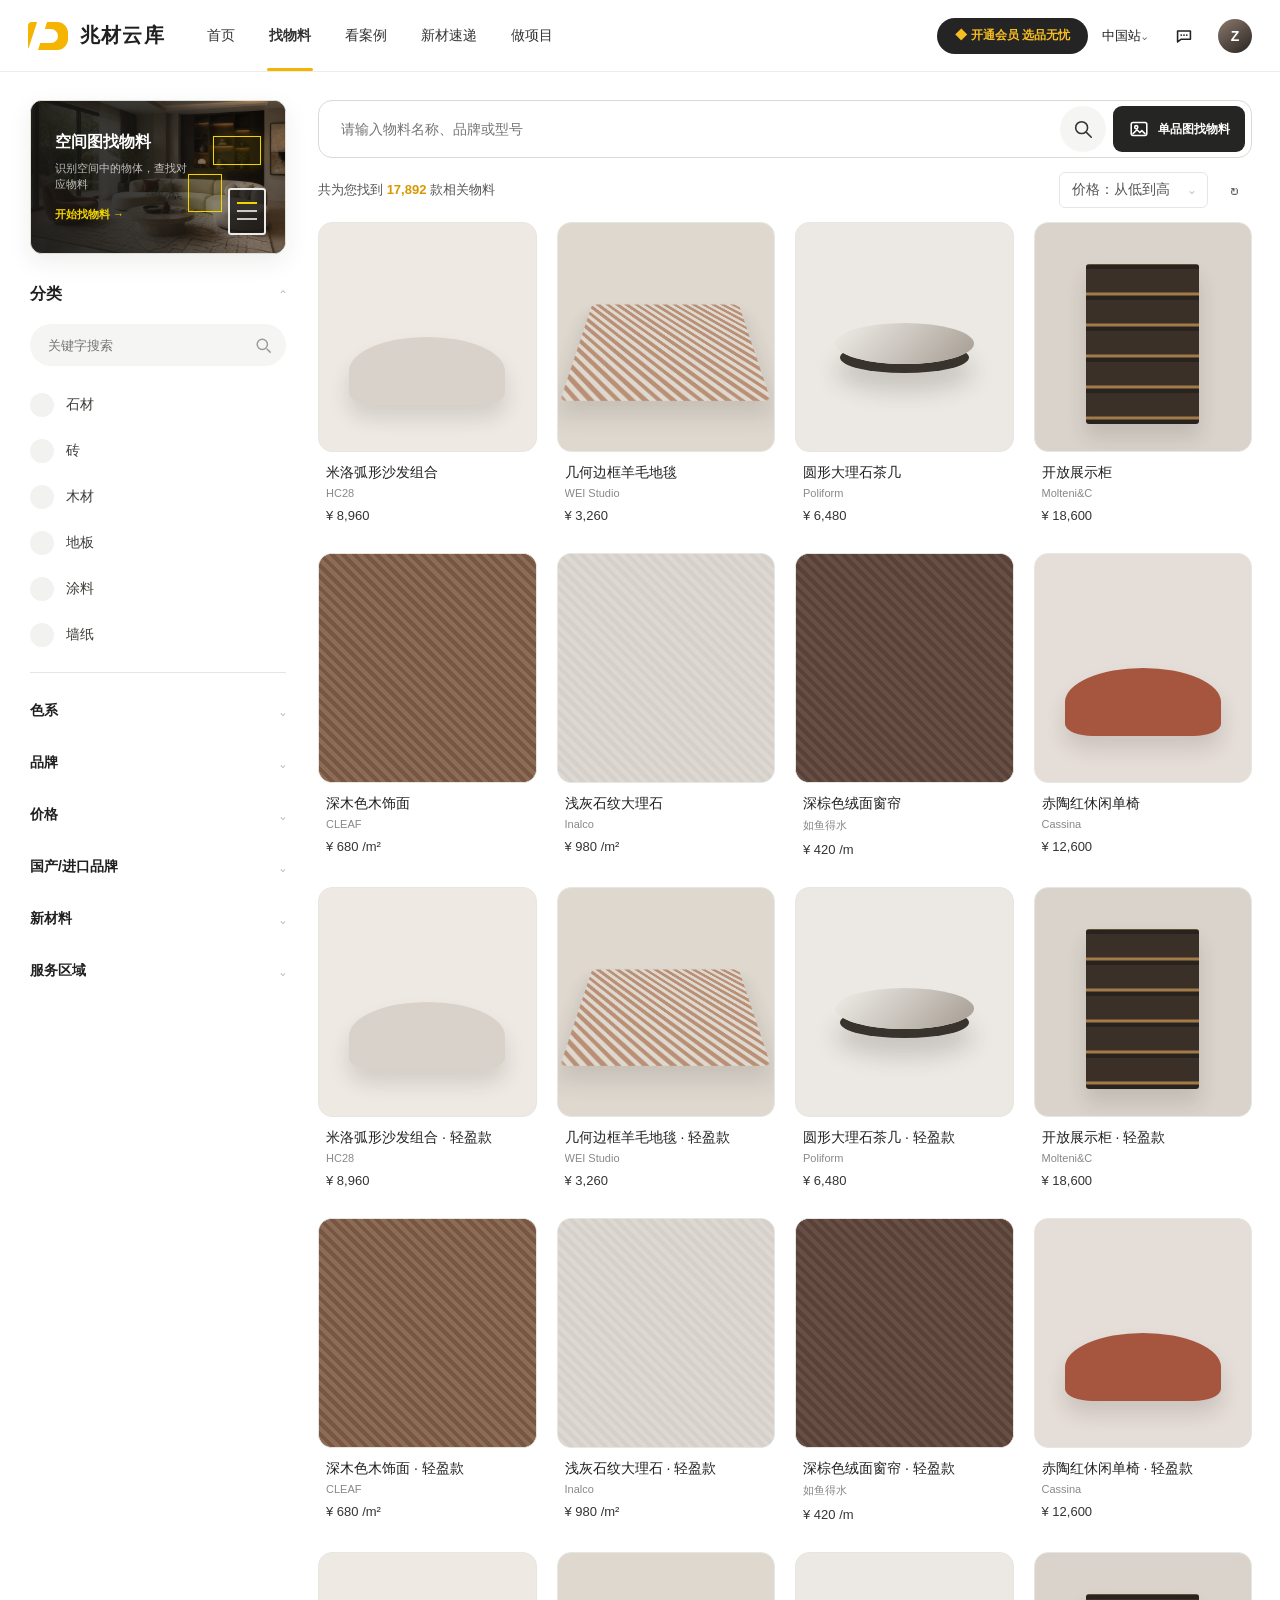
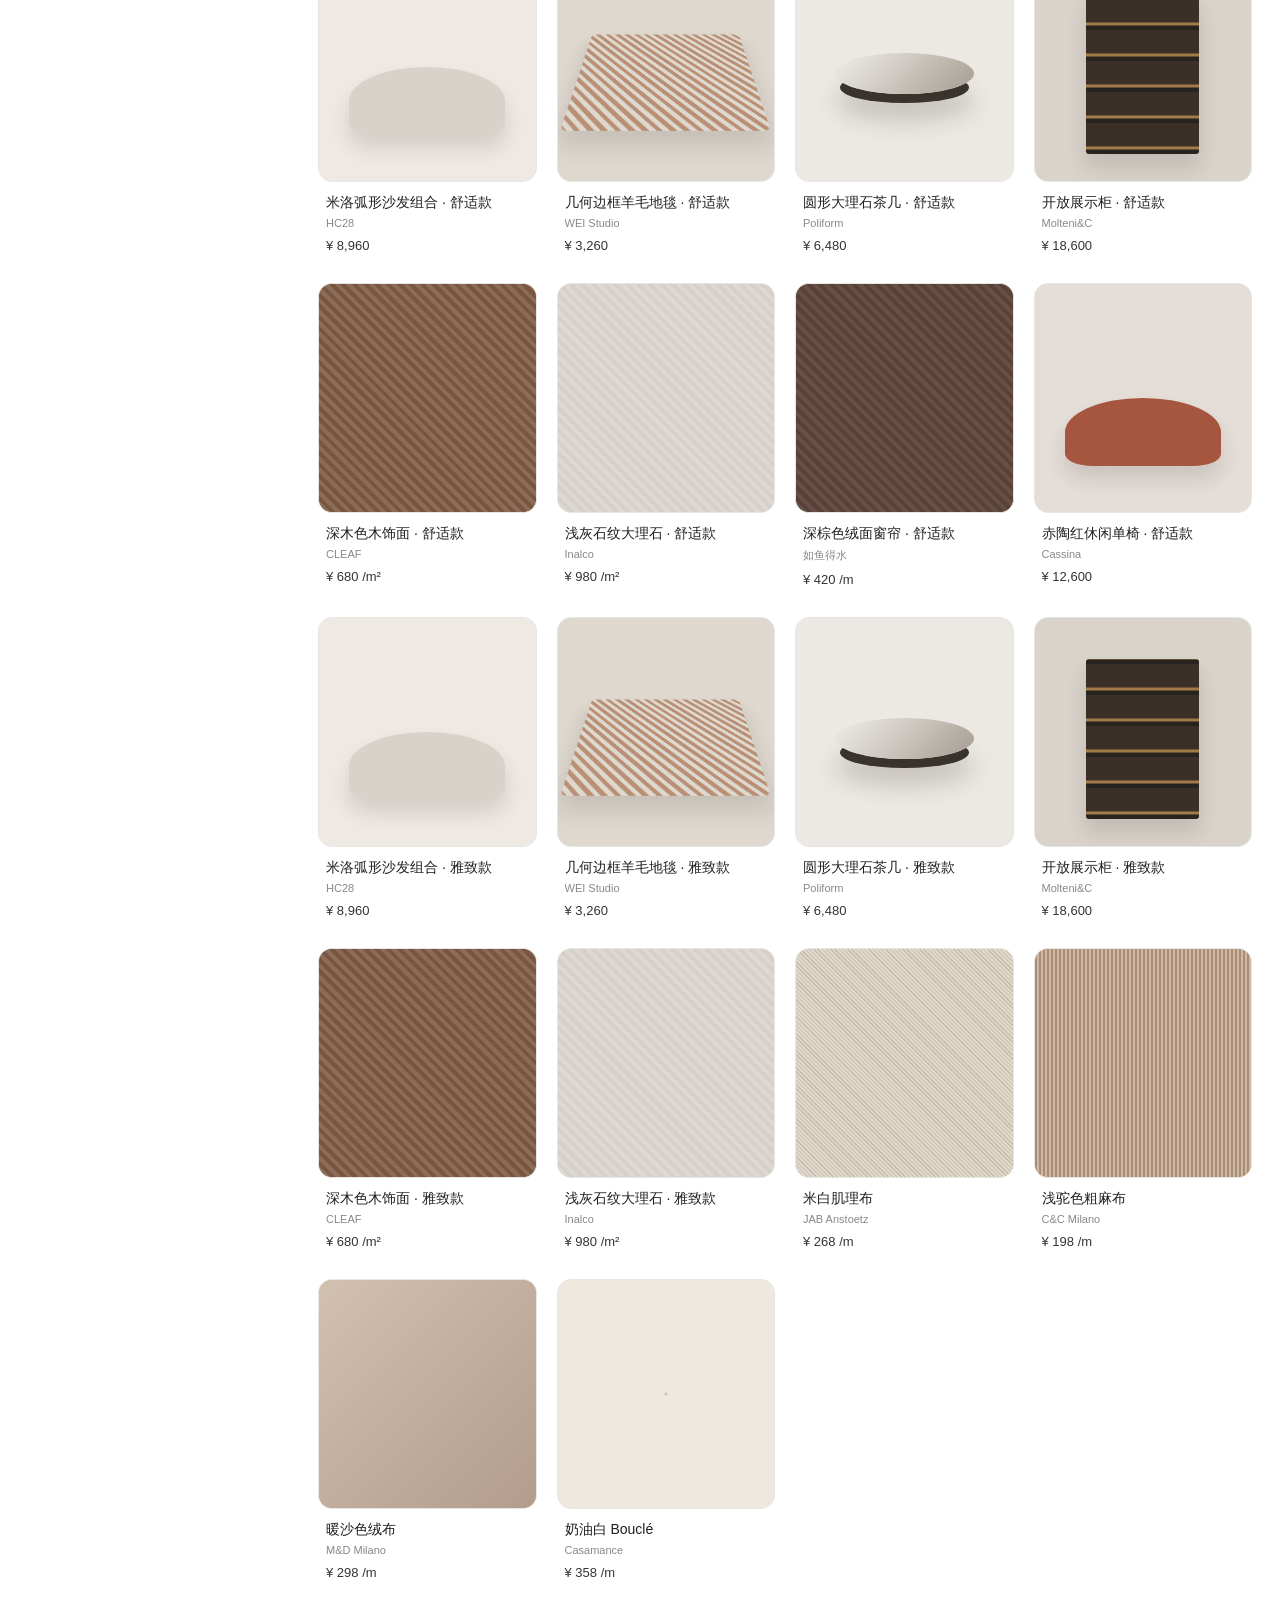
==== image-material-search-v2/index.html @ 2279aecf ""Show-AI-extraction-history-in-single-image-search"" ====
<!doctype html>
<html lang="zh-CN">
<head>
  <meta charset="UTF-8" />
  <meta name="viewport" content="width=device-width, initial-scale=1.0" />
  <meta name="description" content="兆材云库单品图找物料与空间图找物料交互 Demo" />
  <title>图片找物料 - 兆材云库 Demo</title>
  <link rel="stylesheet" href="styles.css?v=20260822-5" />
</head>
<body>
  <header class="site-header">
    <div class="header-inner">
      <button class="brand" id="brandHome" aria-label="返回找物料 Demo 首页">
        <span class="brand-mark" aria-hidden="true"><i></i></span>
        <strong>兆材云库</strong>
      </button>
      <nav class="main-nav" aria-label="主导航">
        <a href="#">首页</a>
        <a class="active" href="#" aria-current="page">找物料</a>
        <a href="#">看案例</a>
        <a href="#">新材速递</a>
        <a href="#">做项目</a>
      </nav>
      <div class="header-actions">
        <button class="member-button"><span aria-hidden="true">◆</span> 开通会员 选品无忧</button>
        <button class="text-action">中国站⌄</button>
        <button class="text-action">CNY⌄</button>
        <button class="icon-button" aria-label="消息">
          <svg viewBox="0 0 24 24" aria-hidden="true"><path d="M5 6.5h14v9H9l-4 3v-12Z"/><circle cx="9" cy="11" r="1"/><circle cx="12" cy="11" r="1"/><circle cx="15" cy="11" r="1"/></svg>
        </button>
        <span class="avatar" aria-label="个人中心">Z</span>
      </div>
    </div>
  </header>

  <main>
    <section class="landing-view" id="landingView" aria-labelledby="landingTitle">
      <div class="materials-shell">
        <aside class="material-sidebar" aria-label="物料分类筛选">
          <button class="materials-list-entry" id="materialsListEntry" type="button" aria-label="进入空间图找物料">
            <span class="materials-list-entry-image" aria-hidden="true">
              <i class="entry-detect-box entry-detect-box-a"></i>
              <i class="entry-detect-box entry-detect-box-b"></i>
              <i class="entry-list-sheet"></i>
            </span>
            <span class="materials-list-entry-copy">
              <strong>空间图找物料</strong>
              <small>识别空间中的物体，查找对应物料</small>
              <b>开始找物料 <span aria-hidden="true">→</span></b>
            </span>
          </button>
          <div class="sidebar-title"><h1 id="landingTitle">分类</h1><span aria-hidden="true">⌃</span></div>
          <label class="sidebar-search">
            <span class="sr-only">搜索分类</span>
            <input type="search" placeholder="关键字搜索" autocomplete="off" />
            <svg viewBox="0 0 24 24" aria-hidden="true"><circle cx="10.5" cy="10.5" r="6.5"/><path d="m16 16 5 5"/></svg>
          </label>
          <ul class="category-menu" aria-label="一级分类">
            <li><i></i><span>石材</span></li><li><i></i><span>砖</span></li><li><i></i><span>木材</span></li>
            <li><i></i><span>地板</span></li><li><i></i><span>涂料</span></li><li><i></i><span>墙纸</span></li>
          </ul>
          <div class="sidebar-groups" aria-label="更多筛选">
            <div><strong>色系</strong><span>⌄</span></div><div><strong>品牌</strong><span>⌄</span></div>
            <div><strong>价格</strong><span>⌄</span></div><div><strong>国产/进口品牌</strong><span>⌄</span></div>
            <div><strong>新材料</strong><span>⌄</span></div><div><strong>服务区域</strong><span>⌄</span></div>
          </div>
        </aside>

        <div class="material-catalog">
          <form class="keyword-search" id="keywordForm">
            <label class="sr-only" for="keywordInput">搜索物料</label>
            <input id="keywordInput" type="search" placeholder="请输入物料名称、品牌或型号" autocomplete="off" />
            <button class="keyword-submit" type="submit" aria-label="搜索">
              <svg viewBox="0 0 24 24" aria-hidden="true"><circle cx="10.5" cy="10.5" r="6.5"/><path d="m16 16 5 5"/></svg>
            </button>
            <button class="image-search-trigger" id="bannerUpload" type="button" aria-label="进入单品图找物料">
              <svg viewBox="0 0 24 24" aria-hidden="true"><rect x="3.5" y="5" width="17" height="14" rx="2"/><circle cx="9" cy="10" r="1.7"/><path d="m5.5 17 4.3-4.2 3.1 3 2.2-2 3.4 3.2"/></svg>
              <span>单品图找物料</span>
            </button>
          </form>

          <div class="catalog-toolbar">
            <p>共为您找到 <strong>17,892</strong> 款相关物料</p>
            <div aria-label="物料列表操作"><button type="button">价格：从低到高 <span>⌄</span></button><button type="button" class="refresh-button" aria-label="刷新物料">↻</button></div>
          </div>
          <div class="landing-grid" id="landingGrid" aria-label="物料列表"></div>
        </div>
      </div>
    </section>

    <section class="search-view" id="searchView" aria-label="图片找物料结果" hidden>
      <div class="search-shell">
        <div class="workspace">
          <section class="image-column" aria-label="上传图片工作区">
            <div class="upload-row">
              <button class="back-button" id="backButton" aria-label="返回找物料入口">
                <svg viewBox="0 0 24 24" aria-hidden="true"><path d="m15 5-7 7 7 7"/></svg>
              </button>
              <div class="file-chip" id="fileChip">
                <img id="fileThumb" src="assets/room-v2.png" alt="" width="42" height="34" />
                <label class="sr-only" for="imageSourceInput">图片或图片链接</label>
                <input id="imageSourceInput" type="text" placeholder="请粘贴图片或者图片的链接" autocomplete="off" spellcheck="false" />
                <button class="clear-file" id="clearFile" type="button" aria-label="清除当前图片">×</button>
              </div>
              <button class="search-button" id="searchButton" type="button">搜索</button>
            </div>
            <div class="image-source-strip" id="imageSourceStrip" aria-label="物料清单图片集" hidden></div>
            <div class="image-stage" id="imageStage" tabindex="0" aria-label="已上传图片，可拖拽框选局部重新搜索">
              <div class="image-canvas" id="imageCanvas">
                <img id="sourceImage" src="assets/room-v2.png" alt="已上传的客厅室内效果图" draggable="false" />
                <div class="recognition-highlight" id="recognitionHighlight" aria-hidden="true"></div>
                <div class="manual-selection" id="manualSelection" aria-hidden="true"></div>
                <div class="ai-extraction-highlight" id="aiExtractionHighlight" aria-hidden="true"><i></i></div>
              </div>
              <div class="canvas-ai-menu" id="canvasAiMenu" hidden>
                <button class="canvas-ai-trigger" type="button" aria-label="AI提取选项">AI</button>
                <div class="canvas-ai-actions">
                  <button type="button" data-ai-type="furniture">AI家具提取</button>
                  <button type="button" data-ai-type="material">AI材质提取</button>
                </div>
              </div>
              <div class="zoom-controls" id="zoomControls" aria-label="图片缩放" hidden>
                <button type="button" id="zoomOut" aria-label="缩小图片">−</button>
                <button type="button" id="zoomReset" aria-label="恢复默认缩放">100%</button>
                <button type="button" id="zoomIn" aria-label="放大图片">＋</button>
              </div>
              <button class="empty-upload" id="emptyUpload" type="button" hidden>
                <svg viewBox="0 0 24 24" aria-hidden="true"><path d="M12 16V5M8 9l4-4 4 4"/><path d="M5 13v6h14v-6"/></svg>
                <strong id="emptyUploadTitle">上传单品图片</strong>
                <span id="emptyUploadHint">点击选择，或将单品图片拖拽到这里</span>
              </button>
            </div>
            <form class="empty-link-entry" id="uploadLinkForm" hidden>
              <label class="sr-only" id="uploadLinkLabel" for="uploadLinkInput">单品图片链接</label>
              <input id="uploadLinkInput" type="text" inputmode="url" placeholder="粘贴单品图片链接" autocomplete="off" spellcheck="false" />
              <button id="uploadLinkSubmit" type="submit">查找相似物料</button>
            </form>
            <section class="ai-results-panel" id="aiResultsPanel" aria-labelledby="aiResultsTitle" hidden>
              <header><strong id="aiResultsTitle">AI提取结果</strong><span id="aiResultsCount">0</span></header>
              <div class="ai-results-list" id="aiResultsList"></div>
            </section>
          </section>

          <section class="results-column" aria-label="搜索结果">
            <section class="upload-guide" id="uploadGuide" aria-labelledby="uploadGuideTitle" hidden>
              <span class="guide-kicker" id="uploadGuideKicker">单品图找物料</span>
              <h2 id="uploadGuideTitle">用一张单品图，查找同款与相似物料</h2>
              <p id="uploadGuideDescription">适合家具、灯具、饰品等主体清晰的产品图片。</p>
              <ol class="guide-steps" id="uploadGuideSteps"></ol>
              <p class="guide-result-note">上传后，搜索结果将在这里展示</p>
            </section>
            <div class="result-purpose-switch" id="resultPurposeSwitch" role="group" aria-label="图片搜索用途">
              <span>当前用途</span>
              <div>
                <button id="purposeMaterials" type="button">空间图找物料</button>
                <button id="purposeSimilar" type="button">单品图找物料</button>
              </div>
            </div>
            <div class="object-meta-row">
              <div class="recognition-summary" aria-live="polite">
                <strong id="recognitionCount">已识别 0 个物体</strong>
                <span id="recognitionMessage">可选择物体查看相似物料</span>
              </div>
              <label class="demo-state-switcher" for="demoStateSelect">
                <span>演示状态</span>
                <select id="demoStateSelect">
                  <option value="recognized">正常展示</option>
                  <option value="empty">未识别到物体</option>
                  <option value="overflow">识别内容较多</option>
                </select>
              </label>
            </div>
            <div class="object-header">
              <div class="object-rail">
                <div class="object-scroller" id="objectScroller" role="tablist" aria-label="识别对象"></div>
                <div class="object-guide" id="objectGuide" role="status" hidden>
                  <span>选择识别物体，快速查找对应物料</span>
                  <button id="objectGuideClose" type="button" aria-label="关闭识别物体指引">×</button>
                </div>
              </div>
              <div class="object-actions">
                <button class="batch-favorite" id="batchFavorite" type="button" disabled>
                  批量收藏 <strong id="batchFavoriteCount" aria-label="已选择 0 项">0</strong>
                </button>
                <button class="selected-entry" id="selectedEntry" type="button" aria-haspopup="dialog" aria-controls="selectedDrawer">
                  <svg viewBox="0 0 24 24" aria-hidden="true"><path d="M5 5h14v15H5z"/><path d="M8 3h8v4H8zM8 11h8M8 15h5"/></svg>
            物料清单 <strong id="selectedTotal">0</strong>
                </button>
              </div>
            </div>

            <div class="mode-row" id="modeRow" hidden>
              <div class="mode-tabs" role="tablist" aria-label="搜索模式">
                <button class="active" id="similarMode" type="button" role="tab" aria-selected="true">相似物料</button>
                <button id="materialMode" type="button" role="tab" aria-selected="false">找面料/材质</button>
              </div>
            </div>

            <div class="filter-row" id="filterRow">
              <button class="filter-button" id="categoryFilter" type="button" aria-expanded="false"><span>分类</span><strong id="categoryValue">全部分类</strong><i></i></button>
              <button class="filter-button" id="brandFilter" type="button" aria-expanded="false"><span>品牌</span><strong id="brandValue">全部品牌</strong><i></i></button>
              <button class="filter-button" id="colorFilter" type="button" aria-expanded="false"><span>色系</span><strong id="colorValue">全部色系</strong><i></i></button>
              <button class="filter-button" id="priceFilter" type="button" aria-expanded="false"><span>价格</span><strong id="priceValue">不限价格</strong><i></i></button>
            </div>

            <div class="active-filters" id="activeFilters" aria-live="polite"></div>
            <div class="filter-popover" id="filterPopover" hidden></div>

            <div class="results-status" id="resultsStatus" role="status" aria-live="polite"></div>
            <div class="product-grid" id="productGrid"></div>
          </section>
        </div>
      </div>
    </section>
  </main>

  <input id="imageFile" type="file" accept="image/*" hidden />

  <div class="drawer-backdrop" id="drawerBackdrop" hidden></div>
  <aside class="selected-drawer" id="selectedDrawer" role="dialog" aria-modal="true" aria-labelledby="drawerTitle" aria-hidden="true" inert hidden>
    <header class="drawer-header">
      <div><h2 id="drawerTitle">物料清单（<span id="drawerTotal">0</span>）</h2></div>
      <button class="drawer-close" id="drawerClose" type="button" aria-label="关闭物料清单">×</button>
    </header>
    <div class="drawer-content" id="drawerContent"></div>
    <footer class="drawer-footer">
      <span class="export-button-wrap is-empty" id="exportButtonWrap" title="请先选择至少一项物料">
        <button class="export-button" id="exportButton" type="button" aria-describedby="exportHint" disabled>
          <svg viewBox="0 0 24 24" aria-hidden="true"><path d="M12 3v12M7 10l5 5 5-5"/><path d="M5 19h14"/></svg>
          <span>导出物料清单</span>
        </button>
      </span>
      <p id="exportHint">请先选择至少一项物料</p>
    </footer>
  </aside>

  <div class="library-modal-backdrop" id="libraryModalBackdrop" hidden></div>
  <section class="library-modal" id="libraryModal" role="dialog" aria-modal="true" aria-labelledby="libraryModalTitle" aria-describedby="libraryModalDescription" aria-hidden="true" inert hidden>
    <header>
      <div><h2 id="libraryModalTitle">加入物料库</h2><p id="libraryModalDescription">为当前物料选择保存分组</p></div>
      <button id="libraryModalClose" type="button" aria-label="关闭加入物料库弹窗">×</button>
    </header>
    <p class="library-product" id="libraryProductName"></p>
    <label class="library-group-field" for="libraryGroup">
      <span><i aria-hidden="true">*</i> 选择分组</span>
      <select id="libraryGroup">
        <option value="">请选择分组</option>
        <option value="project-lighting">工程灯具测试分组</option>
        <option value="default">默认分组</option>
        <option value="soft-decoration">项目软装物料</option>
        <option value="temporary">临时选材</option>
      </select>
    </label>
  </section>

  <div class="exit-modal-backdrop" id="exitModalBackdrop" hidden></div>
  <section class="exit-modal" id="exitModal" role="dialog" aria-modal="true" aria-labelledby="exitModalTitle" aria-describedby="exitModalDescription" aria-hidden="true" inert hidden>
    <h2 id="exitModalTitle">确认退出？</h2>
    <p id="exitModalDescription">退出后，本次已添加的物料和 AI 提取结果将不会保存。</p>
    <div>
      <button class="exit-cancel" id="exitCancel" type="button">取消</button>
      <button class="exit-confirm" id="exitConfirm" type="button">确认退出</button>
    </div>
  </section>

  <div class="toast" id="toast" role="status" aria-live="polite"></div>
  <script src="exceljs.min.js?v=4.4.0"></script>
  <script src="app.js?v=20260822-7"></script>
  <script src="export-materials.js?v=20260821-1"></script>
  <script src="./result-pipeline.js?v=20260821-1"></script>
</body>
</html>
---- image-material-search-v2/styles.css ----
:root{
  --yellow:#f5b400;--yellow-hover:#e5a800;--ink:#202020;--muted:#6f6f6b;
  --line:#e6e6e3;--soft:#f7f7f6;--danger:#d92d20;--focus:#1f6feb;
  --shadow:0 16px 40px rgba(24,24,20,.12);--header-h:72px;
}
*{box-sizing:border-box}
html{scroll-behavior:smooth}
body{margin:0;color:var(--ink);background:#fff;font-family:"PingFang SC","Microsoft YaHei",sans-serif;font-size:14px}
button,input,select{font:inherit}
button{color:inherit}
button,a,select{touch-action:manipulation}
button:focus-visible,a:focus-visible,input:focus-visible,select:focus-visible,[tabindex]:focus-visible{outline:3px solid rgba(31,111,235,.42);outline-offset:2px}
button{border:0;background:none;cursor:pointer}
img{display:block;max-width:100%}
[hidden]{display:none!important}
.sr-only{position:absolute!important;width:1px!important;height:1px!important;padding:0!important;margin:-1px!important;overflow:hidden!important;clip:rect(0,0,0,0)!important;white-space:nowrap!important;border:0!important}

.site-header{height:var(--header-h);border-bottom:1px solid #ececea;background:#fff;position:relative;z-index:30}
.header-inner{height:100%;max-width:1840px;margin:0 auto;padding:0 42px;display:flex;align-items:center;gap:58px}
.brand{display:flex;align-items:center;gap:12px;min-height:44px;padding:0}
.brand strong{font-size:20px;letter-spacing:.06em;white-space:nowrap}
.brand-mark{width:40px;height:28px;border-radius:4px 11px 11px 4px;background:var(--yellow);position:relative;display:inline-block}
.brand-mark:before{content:"";position:absolute;left:8px;top:7px;width:22px;height:14px;border-radius:2px 8px 8px 2px;background:#fff}
.brand-mark i{position:absolute;left:0;top:0;width:10px;height:28px;background:#fff;transform:skewX(-18deg);transform-origin:bottom}
.main-nav{display:flex;align-self:stretch;align-items:center;gap:42px}
.main-nav a{align-self:stretch;display:flex;align-items:center;padding:0 2px;color:#333;text-decoration:none;position:relative;white-space:nowrap}
.main-nav a.active{font-weight:600}
.main-nav a.active:after{content:"";position:absolute;left:0;right:0;bottom:0;height:3px;border-radius:3px;background:var(--yellow)}
.header-actions{margin-left:auto;display:flex;align-items:center;gap:18px}
.member-button{height:36px;padding:0 18px;border-radius:20px;background:#242424;color:#f6bd21;font-weight:600;font-size:12px}
.text-action{min-height:44px;padding:0 2px;font-size:13px;white-space:nowrap}
.icon-button{width:44px;height:44px;display:grid;place-items:center}
.icon-button svg{width:22px;height:22px;fill:none;stroke:#222;stroke-width:1.7;stroke-linecap:round;stroke-linejoin:round}
.icon-button circle{fill:#222;stroke:none}
.avatar{width:34px;height:34px;border-radius:50%;display:grid;place-items:center;color:#fff;background:linear-gradient(145deg,#8c7a6f,#27231f);font-weight:600}

.materials-shell{max-width:1740px;margin:0 auto;padding:28px 38px 76px;display:grid;grid-template-columns:300px minmax(0,1fr);gap:42px;align-items:start}
.material-sidebar{position:sticky;top:98px;min-width:0;padding:0 2px}
.materials-list-entry{width:100%;height:154px;margin-bottom:18px;border:1px solid #dfddd7;border-radius:12px;background:#24231f;overflow:hidden;position:relative;display:block;text-align:left;color:#fff;box-shadow:0 8px 24px rgba(37,32,24,.08);transition:border-color .2s ease,box-shadow .2s ease,transform .2s ease}.materials-list-entry:hover{border-color:#d3a400;box-shadow:0 12px 28px rgba(64,48,10,.14);transform:translateY(-2px)}.materials-list-entry:focus-visible{outline:3px solid var(--focus);outline-offset:3px}.materials-list-entry-image{position:absolute;inset:0;background:linear-gradient(90deg,rgba(22,21,18,.94) 0%,rgba(22,21,18,.76) 52%,rgba(22,21,18,.12) 100%),url("assets/room-v2.png") center/cover no-repeat}.entry-detect-box{position:absolute;border:1.5px solid #f4d300;background:rgba(244,211,0,.08);box-shadow:0 0 12px rgba(244,211,0,.2)}.entry-detect-box-a{width:48px;height:29px;right:24px;top:35px}.entry-detect-box-b{width:34px;height:38px;right:63px;top:73px}.entry-list-sheet{position:absolute;right:19px;bottom:18px;width:38px;height:47px;border:2px solid rgba(255,255,255,.9);border-radius:3px;background:rgba(31,30,27,.78)}.entry-list-sheet:before{content:"";position:absolute;left:7px;right:7px;top:12px;height:2px;background:#f4d300;box-shadow:0 8px 0 rgba(255,255,255,.75),0 16px 0 rgba(255,255,255,.75)}.materials-list-entry-copy{position:relative;z-index:1;width:72%;height:100%;display:flex;flex-direction:column;justify-content:center;padding:18px}.materials-list-entry-copy strong{font-size:16px;line-height:1.3}.materials-list-entry-copy small{margin-top:7px;color:rgba(255,255,255,.72);font-size:11px;line-height:1.5}.materials-list-entry-copy b{margin-top:14px;color:#f4d300;font-size:11px;font-weight:600}
.sidebar-title{height:44px;display:flex;align-items:center;justify-content:space-between}.sidebar-title h1{margin:0;font-size:16px}.sidebar-title span{color:#999;font-size:14px}
.sidebar-search{height:42px;margin:8px 0 14px;border-radius:22px;background:#f5f5f3;display:flex;align-items:center;padding:0 13px 0 16px}.sidebar-search input{min-width:0;flex:1;border:0;outline:0;background:transparent;font-size:13px}.sidebar-search svg{width:19px;height:19px;fill:none;stroke:#999;stroke-width:1.8}
.category-menu{list-style:none;margin:0;padding:2px 0 14px;border-bottom:1px solid var(--line)}.category-menu li{height:46px;display:flex;align-items:center;gap:12px;color:#3e3e3a}.category-menu i{width:24px;height:24px;border-radius:50%;background:#f2f2f0}.category-menu span{font-size:14px}
.sidebar-groups{padding-top:12px}.sidebar-groups>div{height:52px;display:flex;align-items:center;justify-content:space-between}.sidebar-groups strong{font-size:14px}.sidebar-groups span{color:#999}
.material-catalog{min-width:0}
.keyword-search{height:58px;border:1px solid #d9d9d5;border-radius:14px;display:flex;align-items:center;padding:5px 6px 5px 18px;background:#fff}
.keyword-search input{min-width:0;flex:1;height:100%;border:0;outline:0;padding:0 4px;font-size:14px;background:transparent}
.keyword-search button svg{width:22px;height:22px;fill:none;stroke:#333;stroke-width:1.7;stroke-linecap:round;stroke-linejoin:round}
.keyword-submit{width:46px;height:46px;border-radius:50%;display:grid;place-items:center;background:#f5f5f3}.keyword-submit:hover{background:#ecece9}
.image-search-trigger{height:46px;margin-left:7px;padding:0 15px;border-radius:9px;background:#252523;color:#fff;display:flex;align-items:center;gap:8px;font-size:12px;font-weight:600}.image-search-trigger svg{stroke:#fff!important}.image-search-trigger:hover{background:#3a3a36}
.image-search-banner{width:100%;min-height:132px;border:1px solid #ead9a5;border-radius:14px;background:linear-gradient(96deg,#fffaf0,#fff 58%);padding:22px 28px;display:flex;align-items:center;text-align:left;position:relative;overflow:hidden}
.image-search-banner:after{content:"";position:absolute;width:280px;height:280px;border:42px solid rgba(245,180,0,.08);border-radius:50%;right:-100px;top:-112px}
.image-search-banner:hover{border-color:#e5b62f;box-shadow:0 12px 30px rgba(110,81,0,.08)}
.banner-visual{width:118px;height:82px;position:relative;flex:none}
.frame-icon{position:absolute;left:0;top:9px;width:76px;height:62px;border:2px solid #d59c00;border-radius:8px;background:#fff;box-shadow:0 8px 20px rgba(79,58,0,.1)}
.frame-icon:before,.frame-icon:after{content:"";position:absolute;border-radius:50%}
.frame-icon:before{width:14px;height:14px;background:#ffd76b;right:10px;top:10px}
.frame-icon:after{left:10px;right:10px;bottom:9px;height:28px;border-radius:4px;background:linear-gradient(145deg,transparent 44%,#d7ad3f 45% 62%,transparent 63%),linear-gradient(35deg,transparent 42%,#f0c95f 43% 70%,transparent 71%)}
.banner-swatch{position:absolute;width:48px;height:48px;border-radius:8px;border:3px solid #fff;box-shadow:0 6px 18px rgba(50,40,20,.16)}
.swatch-one{right:10px;top:0;background:repeating-linear-gradient(90deg,#a0785c 0 3px,#dfc3a6 4px 8px)}
.swatch-two{right:0;bottom:0;background:linear-gradient(145deg,#dedad3,#9d9388)}
.banner-copy{display:flex;flex-direction:column;gap:7px;min-width:0;padding-left:8px}
.banner-eyebrow{width:max-content;padding:3px 8px;border-radius:4px;background:#fff1bc;color:#8a6200;font-size:11px;font-weight:600}
.banner-copy strong{font-size:20px;font-weight:600}
.banner-copy small{color:var(--muted);font-size:13px}
.banner-cta{margin-left:auto;margin-right:20px;min-width:126px;height:44px;border-radius:7px;background:var(--yellow);display:flex;align-items:center;justify-content:center;gap:12px;font-weight:600;position:relative;z-index:1}
.catalog-toolbar{height:64px;display:flex;align-items:center;justify-content:space-between;gap:20px}.catalog-toolbar p{margin:0;color:#555;font-size:13px}.catalog-toolbar p strong{color:#d99800}.catalog-toolbar>div{display:flex;align-items:center;gap:8px}.catalog-toolbar button{height:36px;padding:0 12px;border:1px solid var(--line);border-radius:6px;background:#fff;color:#555}.catalog-toolbar button span{margin-left:14px;color:#999}.catalog-toolbar .refresh-button{width:36px;padding:0;font-size:18px;border-color:transparent}
.landing-grid{display:grid;grid-template-columns:repeat(5,minmax(0,1fr));gap:30px 20px}

.search-shell{max-width:1840px;margin:0 auto;padding:28px 42px 56px}
.upload-row{display:grid;grid-template-columns:44px minmax(0,1fr) 96px;gap:14px;align-items:center;margin-bottom:28px}
.back-button{width:44px;height:52px;display:grid;place-items:center;margin-left:-8px}
.back-button svg{width:27px;height:27px;fill:none;stroke:#202020;stroke-width:1.8;stroke-linecap:round;stroke-linejoin:round}
.file-chip{height:54px;border:1px solid #dcdeda;border-radius:7px;background:#fff;display:flex;align-items:center;gap:8px;padding:8px}
.file-chip:hover{border-color:#b8b9b5}
.file-chip>img{width:42px;height:34px;border-radius:4px;object-fit:cover;flex:none}
.file-chip>input{min-width:0;flex:1;height:36px;border:0;outline:0;background:transparent;color:var(--ink);padding:0 4px}
.file-chip>input::placeholder{color:#777}
.file-chip.empty{padding-left:14px}
.file-select{min-width:0;flex:1;display:grid;grid-template-columns:42px minmax(0,1fr);align-items:center;gap:11px;text-align:left}
.file-select img{width:42px;height:34px;border-radius:4px;object-fit:cover}
.file-select span{overflow:hidden;text-overflow:ellipsis;white-space:nowrap}
.file-chip.empty .file-select{grid-template-columns:1fr}
.clear-file{width:30px;height:30px;border-radius:50%;display:grid;place-items:center;color:#575754;background:#f2f2f1;font-size:19px;flex:none}
.search-button{height:52px;border-radius:7px;background:var(--yellow);font-weight:600;font-size:15px}
.search-button:hover,.export-button:hover{background:var(--yellow-hover)}
.search-button:disabled{background:#e6e6e3;color:#999;cursor:not-allowed}
.workspace{display:grid;grid-template-columns:minmax(420px,35fr) minmax(0,65fr);gap:34px;align-items:start}
.image-column{min-width:0}.results-column{min-width:0;position:relative}
.image-column.empty-image .upload-row{grid-template-columns:44px minmax(0,1fr) 96px}.image-column.empty-image .file-chip,.image-column.empty-image .search-button{visibility:hidden;pointer-events:none}
.image-source-strip{height:64px;display:flex;align-items:center;gap:8px;margin-bottom:12px;overflow-x:auto;scrollbar-width:thin}
.image-source-tab,.image-source-add{height:56px;flex:none;border:1px solid var(--line);border-radius:8px;background:#fff}
.image-source-tab{width:104px;padding:4px 42px 4px 4px;position:relative;text-align:left}.image-source-tab img{width:36px;height:46px;border-radius:5px;object-fit:cover}.image-source-tab.active{border-color:var(--yellow);box-shadow:0 0 0 1px var(--yellow)}
.image-source-tab span{position:absolute;left:46px;right:4px;top:11px;color:#222;font-size:10px;overflow:hidden;text-overflow:ellipsis;white-space:nowrap}.image-source-tab b{position:absolute;left:46px;right:4px;bottom:10px;color:#888;font-size:9px;font-weight:400;white-space:nowrap}
.image-source-add{width:104px;padding:0 9px;display:flex;align-items:center;justify-content:center;gap:5px;color:#666;border-style:dashed}.image-source-add span{font-size:20px}.image-source-add b{font-size:10px;font-weight:500;white-space:nowrap}.image-source-add:hover{border-color:var(--yellow);background:#fffaf0}
.image-stage{position:relative;width:100%;height:clamp(360px,52vh,520px);border-radius:11px;overflow:hidden;background:transparent;cursor:crosshair;user-select:none;touch-action:none;isolation:isolate}
.image-canvas{position:absolute;left:0;top:0;width:100%;height:100%;transform-origin:50% 50%;will-change:transform}
.image-canvas>img{width:100%;height:100%;object-fit:contain;display:block;pointer-events:none;background:transparent}
.image-stage.empty{border:1px dashed #c9c9c4;background:#fafaf8;cursor:pointer;touch-action:auto}
.image-stage.dragging{border-color:var(--yellow);background:#fff9e5;box-shadow:inset 0 0 0 1px var(--yellow)}
.empty-upload{position:absolute;inset:0;width:100%;height:100%;display:flex;flex-direction:column;align-items:center;justify-content:center;padding:28px;color:#555;text-align:center;background:transparent}
.empty-upload[hidden]{display:none}
.empty-upload>svg{width:38px;height:38px;margin-bottom:16px;fill:none;stroke:#777;stroke-width:1.5;stroke-linecap:round;stroke-linejoin:round}.empty-upload>strong{font-size:17px;color:#292927}.empty-upload>span{margin-top:7px;color:#777;font-size:12px}.empty-upload:hover{background:#fffaf0}.empty-upload:focus-visible{outline:3px solid var(--focus);outline-offset:-4px}
.empty-link-entry{height:44px;margin-top:10px;display:grid;grid-template-columns:minmax(0,1fr) auto;gap:8px}.empty-link-entry[hidden]{display:none}.empty-link-entry input{min-width:0;border:1px solid #d9d9d5;border-radius:6px;padding:0 12px;background:#fff}.empty-link-entry input:focus{border-color:var(--yellow);outline:3px solid rgba(31,111,235,.2)}.empty-link-entry button{padding:0 16px;border-radius:6px;background:#f1f1ee;color:#333;font-weight:500}.empty-link-entry button:hover{background:#e9e9e5}.empty-link-entry button:disabled{color:#999;cursor:not-allowed}
.results-column.empty-state{min-height:397px}.results-column.empty-state>:not(.upload-guide){display:none}.upload-guide[hidden]{display:none}.upload-guide{height:clamp(360px,52vh,520px);margin-top:82px;padding:38px clamp(24px,4vw,64px);display:flex;flex-direction:column;justify-content:center;border-top:1px solid oklch(.92 .008 85);border-bottom:1px solid oklch(.92 .008 85)}
.image-stage.empty{border-color:oklch(.72 .11 85);background:oklch(.985 .018 90);box-shadow:0 0 0 2px oklch(.88 .08 90/.34)}
.guide-kicker{margin-bottom:12px;color:oklch(.58 .12 85);font-size:11px;font-weight:700;letter-spacing:.08em}.upload-guide h2{max-width:22ch;margin:0;font-size:24px;line-height:1.35}.upload-guide>p:not(.guide-result-note){max-width:46ch;margin:12px 0 0;color:oklch(.52 .01 85);font-size:13px;line-height:1.7}.guide-steps{margin:32px 0 0;padding:0;list-style:none;display:grid;gap:20px}.guide-steps li{display:grid;grid-template-columns:34px minmax(0,1fr);gap:12px;align-items:start}.guide-steps li>span{padding-top:1px;color:oklch(.62 .12 85);font-size:11px;font-weight:700;letter-spacing:.06em}.guide-steps li>div{display:grid;gap:4px}.guide-steps strong{font-size:14px;font-weight:600}.guide-steps small{color:oklch(.58 .01 85);font-size:12px;line-height:1.55}.guide-result-note{margin:28px 0 0;color:oklch(.61 .01 85);font-size:11px}.guide-result-note:before{content:"";display:inline-block;width:20px;height:1px;margin-right:8px;vertical-align:middle;background:oklch(.78 .07 85)}
.recognition-highlight,.manual-selection{display:none;position:absolute;border:2px solid var(--yellow);background:rgba(245,180,0,.08);box-shadow:0 0 0 9999px rgba(12,12,10,.12);pointer-events:none}
.recognition-highlight.show,.manual-selection.show{display:block}
.manual-selection{border-color:#fff;background:rgba(255,255,255,.05);box-shadow:0 0 0 1px rgba(32,32,32,.28),0 0 0 9999px rgba(12,12,10,.16)}
.ai-extraction-highlight{display:none;position:absolute;border:2px solid #2483e6;background:rgba(36,131,230,.08);box-shadow:0 0 0 9999px rgba(12,12,10,.1);pointer-events:none}.ai-extraction-highlight.show{display:block}.ai-extraction-highlight i{display:none;position:absolute;right:-8px;top:-8px;width:18px;height:18px;border:2px solid rgba(255,255,255,.85);border-top-color:#2483e6;border-radius:50%;background:#fff}.ai-extraction-highlight.loading i{display:block;animation:spin .8s linear infinite}
.canvas-ai-menu{position:absolute;z-index:12;width:34px;height:30px}.canvas-ai-menu[hidden]{display:none}.canvas-ai-trigger{position:relative;z-index:2;width:34px;height:30px;border-radius:6px;background:#202020;color:#f5b400;font-size:11px;font-weight:700;box-shadow:0 4px 14px rgba(0,0,0,.2)}.canvas-ai-actions{position:absolute;left:39px;top:0;display:none;gap:4px;padding:4px;border-radius:7px;background:#202020;box-shadow:0 6px 18px rgba(0,0,0,.22)}.canvas-ai-menu.open-left .canvas-ai-actions{left:auto;right:39px}.canvas-ai-menu.open-up .canvas-ai-actions{top:auto;bottom:0}.canvas-ai-menu:hover .canvas-ai-actions,.canvas-ai-menu:focus-within .canvas-ai-actions{display:flex}.canvas-ai-actions button{height:30px;padding:0 9px;border-radius:5px;background:#fff;color:#333;font-size:11px;white-space:nowrap}.canvas-ai-actions button:hover{background:#fff6d8}
.zoom-controls{position:absolute;right:10px;bottom:10px;z-index:10;height:34px;display:flex;align-items:center;border:1px solid rgba(32,32,30,.18);border-radius:7px;background:rgba(250,250,248,.94);box-shadow:0 4px 14px rgba(0,0,0,.12);overflow:hidden}.zoom-controls[hidden]{display:none}.zoom-controls button{height:32px;min-width:34px;padding:0 9px;color:#333;font-size:14px}.zoom-controls button+button{border-left:1px solid #dededb}.zoom-controls button:hover{background:#fff6d8}.zoom-controls #zoomReset{min-width:54px;font-size:11px}
.ai-results-panel{height:112px;margin-top:10px;border-top:1px solid var(--line);padding-top:7px}.ai-results-panel.is-empty{border-top-color:transparent}.ai-results-panel.is-empty>header,.ai-results-panel.is-empty>.ai-results-list{visibility:hidden}.ai-results-panel>header{height:22px;display:flex;align-items:center;gap:6px}.ai-results-panel>header strong{font-size:12px}.ai-results-panel>header span{min-width:18px;height:18px;border-radius:9px;background:f0f0ee;display:grid;place-items:center;color:#666;font-size:10px}.ai-results-list{height:82px;display:flex;gap:8px;overflow-x:auto;padding:3px 2px 5px;scrollbar-width:thin}.ai-result-card{width:148px;height:72px;flex:none;border:1px solid var(--line);border-radius:7px;background:#fff;overflow:hidden;position:relative;text-align:left;display:grid;grid-template-columns:64px minmax(0,1fr);cursor:pointer}.ai-result-card.active{border-color:#2483e6;box-shadow:0 0 0 1px #2483e6}.ai-result-preview{display:block;background:#e8e5df center/cover no-repeat}.ai-result-copy{min-width:0;padding:13px 6px 5px;display:block}.ai-result-copy strong,.ai-result-copy small{display:block;overflow:hidden;text-overflow:ellipsis;white-space:nowrap}.ai-result-copy strong{font-size:11px}.ai-result-copy small{margin-top:5px;color:#777;font-size:9px}.ai-result-status{position:absolute;right:5px;bottom:4px;color:#777;font-size:9px}.ai-result-card.loading:before{content:"";position:absolute;left:0;top:0;width:64px;height:100%;background:rgba(20,20,18,.34);z-index:2}.ai-result-card.loading:after{content:"";position:absolute;left:24px;top:27px;z-index:3;width:16px;height:16px;border:2px solid rgba(255,255,255,.55);border-top-color:#fff;border-radius:50%;animation:spin .8s linear infinite}.ai-result-save,.ai-result-delete{position:absolute;top:3px;height:22px;border-radius:4px;background:rgba(25,25,22,.78);color:#fff;opacity:0;transition:opacity .18s ease,background-color .18s ease}.ai-result-save{left:3px;z-index:4;padding:0 6px;font-size:10px}.ai-result-delete{right:3px;width:22px;font-size:15px}.ai-result-save:hover,.ai-result-delete:hover{background:rgba(25,25,22,.94)}.ai-result-card:hover .ai-result-save,.ai-result-card:hover .ai-result-delete,.ai-result-card:focus-within .ai-result-save,.ai-result-card:focus-within .ai-result-delete{opacity:1}

.result-purpose-switch{min-height:42px;display:flex;align-items:center;justify-content:flex-end;gap:10px;padding-bottom:8px;border-bottom:1px solid #eeeeeb}.result-purpose-switch>span{color:#777;font-size:11px}.result-purpose-switch>div{display:flex;padding:3px;border-radius:7px;background:#f2f2ef}.result-purpose-switch button{height:30px;padding:0 12px;border-radius:5px;color:#666;font-size:12px}.result-purpose-switch button.active{background:#fff;color:#222;font-weight:600;box-shadow:0 1px 4px rgba(30,30,28,.12)}
.object-meta-row{min-height:42px;display:flex;align-items:center;justify-content:space-between;gap:16px;padding-bottom:10px}.recognition-summary{display:flex;align-items:baseline;gap:10px;min-width:0}.recognition-summary strong{font-size:14px}.recognition-summary span{color:#888;font-size:12px;white-space:nowrap}.demo-state-switcher{height:32px;display:flex;align-items:center;gap:7px;color:#888;font-size:12px;white-space:nowrap}.demo-state-switcher select{height:32px;border:1px solid var(--line);border-radius:6px;background:#fff;padding:0 26px 0 9px;color:#555;font-size:12px}
.object-header{height:88px;border-bottom:1px solid var(--line);display:flex;align-items:flex-start;gap:16px}.object-rail{position:relative;display:flex;min-width:0;flex:1;align-items:flex-start}.object-scroller{display:flex;gap:12px;overflow-x:auto;min-width:0;flex:1;padding:0 2px 12px;scrollbar-width:thin;scroll-snap-type:x proximity}.object-scroller>.object-tab{flex:none;scroll-snap-align:start}.object-tab-shell{width:88px;height:72px;position:relative;flex:none;scroll-snap-align:start}.object-tab{width:88px;height:72px;border:1px solid var(--line);border-radius:8px;background:#fff;display:grid;grid-template-rows:45px 1fr;overflow:hidden;position:relative}
.object-tab:hover{border-color:#c8c8c4}.object-tab.active{border-color:var(--yellow);box-shadow:0 0 0 1px var(--yellow)}
.object-tab .object-thumb{width:100%;height:45px;background:#eee center/cover no-repeat;position:relative;overflow:hidden}
.object-tab .object-thumb:after{content:"";position:absolute;inset:0;background:linear-gradient(0deg,rgba(0,0,0,.08),transparent 55%)}
.object-tab>span:last-child,.object-tab>.object-name{align-self:center;font-size:12px;white-space:nowrap;overflow:hidden;text-overflow:ellipsis;padding:0 6px}
.object-tab.whole .object-thumb{background-image:url("assets/room-v2.png")}
.object-tab .count-badge{position:absolute;right:4px;top:4px;min-width:19px;height:19px;padding:0 5px;border-radius:10px;background:#202020;color:#fff;display:grid;place-items:center;font-size:10px;z-index:1}
.context-divider{width:48px;height:72px;flex:none;display:flex;flex-direction:column;align-items:center;justify-content:center;gap:7px;color:oklch(.56 .01 85);font-size:10px;white-space:nowrap;scroll-snap-align:start}.context-divider i{width:1px;height:24px;background:oklch(.87 .008 85)}.context-divider.ai-divider{color:oklch(.53 .1 250)}.context-divider.ai-divider i{background:oklch(.82 .05 250)}
.object-tab.extracted-tab{background:oklch(.98 .008 250)}.object-tab.extracted-tab.ai-tab{border-color:oklch(.87 .04 250);background:oklch(.97 .015 250)}.object-tab.extracted-tab.ai-tab:hover{border-color:oklch(.77 .07 250)}.object-tab.extracted-tab.manual-tab{border-style:dashed;background:oklch(.985 .006 85)}.object-tab.extracted-tab.active{border-style:solid;border-color:var(--yellow);background:oklch(.985 .035 90);box-shadow:0 0 0 1px var(--yellow)}
.context-source-badge{position:absolute;left:4px;top:4px;z-index:2;height:18px;padding:0 5px;border-radius:4px;background:oklch(.94 .025 250);color:oklch(.53 .1 250);display:flex;align-items:center;font-size:9px;font-weight:700;line-height:1}.manual-tab .context-source-badge{background:oklch(.93 .008 85);color:oklch(.51 .01 85)}.extracted-tab.active .context-source-badge{background:oklch(.94 .075 90);color:oklch(.45 .08 85)}
.object-delete{position:absolute;right:4px;top:4px;z-index:3;width:22px;height:22px;border-radius:50%;background:rgba(32,32,30,.82);color:#fff;font-size:16px;line-height:1;opacity:0;transform:scale(.88);transition:opacity .15s ease,transform .15s ease}.object-tab-shell:hover .object-delete,.object-tab-shell:focus-within .object-delete{opacity:1;transform:scale(1)}.object-delete:hover{background:#c7352a}.object-tab-shell:has(.count-badge) .object-delete{top:28px}
.object-ai-menu{position:absolute;left:4px;top:4px;z-index:5;display:flex;align-items:center;opacity:0;transform:scale(.9);transform-origin:left top;transition:opacity .15s ease,transform .15s ease}.object-tab-shell:hover .object-ai-menu,.object-tab-shell:focus-within .object-ai-menu{opacity:1;transform:scale(1)}.object-ai-trigger{width:24px;height:22px;border-radius:5px;background:rgba(32,32,30,.86);color:#f5b400;font-size:9px;font-weight:700}.object-ai-actions{display:none;gap:3px;margin-left:3px;padding:3px;border-radius:6px;background:#202020;box-shadow:0 5px 14px rgba(0,0,0,.2)}.object-ai-menu:hover .object-ai-actions,.object-ai-menu:focus-within .object-ai-actions{display:flex}.object-ai-actions button{height:22px;padding:0 6px;border-radius:4px;background:#fff;color:#333;font-size:9px;white-space:nowrap}.object-ai-actions button:hover{background:#fff5cf}
.object-guide{position:absolute;left:98px;top:80px;z-index:30;max-width:280px;min-height:38px;padding:9px 38px 9px 12px;border-radius:7px;background:#292927;color:#fff;font-size:12px;line-height:1.5;box-shadow:0 8px 24px rgba(0,0,0,.18)}.object-guide:before{content:"";position:absolute;left:25px;top:-6px;border:6px solid transparent;border-top:0;border-bottom-color:#292927}.object-guide button{position:absolute;right:5px;top:5px;width:28px;height:28px;border-radius:5px;color:#ddd;font-size:17px}.object-guide button:hover{background:rgba(255,255,255,.12);color:#fff}.object-rail.guide-active .object-tab-shell:first-of-type .object-tab{border-color:var(--yellow);box-shadow:0 0 0 2px rgba(244,211,0,.35),0 0 20px rgba(244,211,0,.28)}
.recognizing{height:72px;display:flex;align-items:center;gap:10px;padding:0 12px;color:#666;white-space:nowrap}
.recognizing i{width:20px;height:20px;border-radius:50%;border:2px solid #d8d8d5;border-top-color:#666;animation:spin .8s linear infinite}
@keyframes spin{to{transform:rotate(360deg)}}
.object-actions{display:flex;align-items:center;gap:9px;flex:none;margin-top:8px}
.batch-favorite{height:42px;padding:0 12px;border:1px solid #dededb;border-radius:7px;background:#f3f3f1;color:#aaa;display:flex;align-items:center;gap:7px;white-space:nowrap;cursor:not-allowed}.batch-favorite strong{display:none;min-width:19px;height:19px;padding:0 5px;border-radius:10px;background:#282826;color:#fff;place-items:center;font-size:10px}.batch-favorite.active{border-color:#d49d00;background:var(--yellow);color:#191917;cursor:pointer}.batch-favorite.active strong{display:grid}
.selected-entry{height:42px;padding:0 13px;border:1px solid var(--line);border-radius:7px;background:#fff;display:flex;align-items:center;gap:7px;white-space:nowrap;margin-top:8px}
.object-actions .selected-entry{margin-top:0}
.selected-entry svg{width:18px;height:18px;fill:none;stroke:#555;stroke-width:1.6;stroke-linejoin:round}
.selected-entry strong{min-width:19px;height:19px;border-radius:10px;background:#252525;color:#fff;display:grid;place-items:center;font-size:10px}
.mode-row{height:48px;display:flex;align-items:end}.mode-tabs{display:flex;align-self:stretch;gap:28px}
.mode-tabs button{position:relative;padding:0 2px;font-weight:500}
.mode-tabs button.active{font-weight:600}.mode-tabs button.active:after{content:"";position:absolute;left:0;right:0;bottom:0;height:3px;background:var(--yellow);border-radius:2px}
.filter-row{display:grid;grid-template-columns:repeat(4,minmax(116px,1fr));gap:12px;padding:18px 0 10px;position:relative}
.results-column.similar-flow .object-meta-row,.results-column.similar-flow .object-header,.results-column.similar-flow .mode-row{display:none}
.results-column.similar-flow .filter-row{padding-top:14px}
.results-column.similar-flow .filter-popover{top:94px}
.filter-button{height:42px;border:1px solid var(--line);border-radius:6px;background:#fff}
.filter-button{display:grid;grid-template-columns:auto minmax(0,1fr) 9px;align-items:center;gap:9px;padding:0 12px;text-align:left}
.filter-button span{color:#777}.filter-button strong{font-weight:400;overflow:hidden;text-overflow:ellipsis;white-space:nowrap}
.filter-button i{width:7px;height:7px;border-right:1px solid #777;border-bottom:1px solid #777;transform:rotate(45deg) translateY(-2px)}
.filter-button[aria-expanded="true"]{border-color:var(--yellow)}
.active-filters{display:flex;gap:8px;flex-wrap:wrap;min-height:0}.active-filters:not(:empty){padding:2px 0 10px}
.filter-chip{height:28px;padding:0 9px;border-radius:15px;background:#f4f4f2;display:flex;align-items:center;gap:7px;font-size:12px}
.filter-chip span{font-size:16px;color:#777}
.filter-popover{position:absolute;left:0;right:0;top:230px;z-index:20;min-height:330px;border:1px solid #dededb;border-radius:8px;background:#fff;box-shadow:var(--shadow);overflow:hidden}
.popover-toolbar{height:58px;padding:10px 16px;border-bottom:1px solid #ececea;display:flex;align-items:center;gap:12px}
.popover-search{height:38px;min-width:0;flex:1;border:1px solid #dededb;border-radius:6px;padding:0 12px}
.popover-reset{height:38px;padding:0 8px;color:#666}.popover-close{width:38px;height:38px;font-size:21px;color:#666}
.recent-section{padding:12px 16px;border-bottom:1px solid #efefed}.recent-section strong{display:block;font-size:12px;margin-bottom:8px}.recent-list{display:flex;gap:8px;flex-wrap:wrap}.recent-list button{height:28px;padding:0 11px;border:1px solid #e1e1de;border-radius:15px;font-size:12px;background:#fff}
.category-layout{height:310px;display:grid;grid-template-columns:190px minmax(0,1fr)}
.category-list{overflow-y:auto;border-right:1px solid #ececea;padding:8px}.category-list button{width:100%;height:38px;padding:0 12px;text-align:left;border-radius:5px;display:flex;justify-content:space-between;align-items:center}.category-list button.active{background:#fff4cf;color:#6f5000;font-weight:600}
.category-detail{overflow-y:auto;padding:20px 24px}.category-detail .detail-eyebrow{margin:0 0 4px;color:#8b8b86;font-size:10px;letter-spacing:.12em}.category-detail h3{margin:0 0 18px;font-size:20px}.category-section-block{margin-bottom:20px}.category-section-block h4{margin:0 0 9px;font-size:14px}.category-options{display:grid;grid-template-columns:repeat(4,minmax(100px,1fr));gap:9px}.category-options button{min-height:34px;padding:6px 10px;border:1px solid #e4e4e1;border-radius:5px;text-align:left;font-size:12px;background:#fff}.category-options button.active{border-color:var(--yellow);background:#fffbeb}
.brand-layout,.color-layout,.price-layout{padding:18px;max-height:380px;overflow:auto}.brand-block{margin-bottom:18px}.brand-block h3{font-size:13px;margin:0 0 10px}.brand-grid{display:grid;grid-template-columns:repeat(5,1fr);gap:9px}.brand-grid button,.price-presets button{height:38px;border:1px solid #e3e3e0;border-radius:5px;background:#fff}.brand-grid button.active,.price-presets button.active{border-color:var(--yellow);background:#fffbeb}.letter-index{display:flex;gap:4px;flex-wrap:wrap;margin-bottom:14px}.letter-index span{width:23px;height:23px;display:grid;place-items:center;font-size:11px;color:#777}
.color-grid{display:grid;grid-template-columns:repeat(5,1fr);gap:10px}.color-option{height:48px;border:1px solid #e3e3e0;border-radius:6px;display:flex;align-items:center;gap:9px;padding:0 10px;background:#fff}.color-option i{width:24px;height:24px;border-radius:50%;border:1px solid rgba(0,0,0,.1)}.color-option.active{border-color:var(--yellow);background:#fffbeb}
.price-presets{display:grid;grid-template-columns:repeat(4,1fr);gap:10px;margin-bottom:18px}.price-custom{display:flex;align-items:center;gap:10px}.price-custom input{width:150px;height:40px;border:1px solid #dededb;border-radius:5px;padding:0 10px}.price-custom button{height:40px;padding:0 22px;border-radius:5px;background:var(--yellow);font-weight:600}
.price-sort{margin-top:20px;padding-top:18px;border-top:1px solid #ececea}.price-sort h3{margin:0 0 10px;font-size:13px}.price-sort-options{display:grid;grid-template-columns:repeat(2,minmax(0,190px));gap:10px}.price-sort-options button{height:38px;border:1px solid #e3e3e0;border-radius:5px;background:#fff}.price-sort-options button.active{border-color:var(--yellow);background:#fffbeb}
.results-status{min-height:24px;color:#777;font-size:12px;display:flex;align-items:center}
.product-grid{display:grid;grid-template-columns:repeat(4,minmax(0,1fr));gap:14px;padding-top:2px}

@media(min-width:1024px){
  body:has(.search-view:not([hidden])){overflow:hidden}
  .search-view:not([hidden]){height:calc(100vh - var(--header-h));overflow:hidden}
  .search-view:not([hidden]) .search-shell{height:100%;padding-bottom:28px;overflow:hidden}
  .search-view:not([hidden]) .workspace{height:100%;align-items:stretch}
  .search-view:not([hidden]) .image-column{height:100%;overflow:hidden}
  .search-view:not([hidden]) .image-column.materials-workspace{display:flex;flex-direction:column}
  .search-view:not([hidden]) .image-column.materials-workspace .upload-row,.search-view:not([hidden]) .image-column.materials-workspace .image-source-strip,.search-view:not([hidden]) .image-column.materials-workspace .ai-results-panel{flex:none}
  .search-view:not([hidden]) .image-column.materials-workspace .image-stage{min-height:360px;flex:none;aspect-ratio:auto}
  .search-view:not([hidden]) .results-column{height:100%;min-height:0;display:flex;flex-direction:column;overflow:hidden}
  .search-view:not([hidden]) .object-meta-row,
  .search-view:not([hidden]) .result-purpose-switch,
  .search-view:not([hidden]) .object-header,
  .search-view:not([hidden]) .mode-row,
  .search-view:not([hidden]) .filter-row,
  .search-view:not([hidden]) .active-filters,
  .search-view:not([hidden]) .results-status{flex:none}
  .search-view:not([hidden]) .product-grid{min-height:0;flex:1;grid-auto-rows:max-content;align-content:start;overflow-y:auto;overscroll-behavior:contain;scrollbar-gutter:stable;padding-right:6px;padding-bottom:20px}
}
.product-card{min-width:0;border:1px solid var(--line);border-radius:10px;background:#fff;overflow:hidden;position:relative}
.product-photo{height:178px;background:var(--photo-bg,#e7e4df);position:relative;overflow:hidden}
.product-photo:before,.product-photo:after{content:"";position:absolute}
.product-photo:before{left:12%;right:12%;bottom:18%;height:32%;border-radius:46% 46% 22% 22%;background:var(--object-color,#d7d1ca);box-shadow:inset 0 -12px 20px rgba(60,50,42,.08),0 14px 20px rgba(55,45,38,.12)}
.product-photo:after{left:17%;right:17%;bottom:14%;height:8%;border-radius:50%;background:rgba(72,62,54,.18);filter:blur(8px)}
.product-card[data-art="rug"] .product-photo:before{left:14%;right:14%;bottom:24%;height:48%;border-radius:4px;background:var(--pattern);transform:perspective(280px) rotateX(55deg);box-shadow:0 20px 22px rgba(50,40,30,.15)}
.product-card[data-art="table"] .product-photo:before{left:20%;right:20%;bottom:38%;height:18%;border-radius:50%;background:linear-gradient(135deg,#f0eee9,#a59c92);box-shadow:0 14px 0 -5px #39332e,0 28px 22px rgba(50,40,35,.18)}
.product-card[data-art="cabinet"] .product-photo:before{left:24%;right:24%;bottom:12%;height:70%;border-radius:3px;background:repeating-linear-gradient(0deg,#28231f 0 4px,#a27b48 5px 7px,#3b3028 8px 31px);box-shadow:0 12px 20px rgba(30,25,20,.2)}
.product-card[data-art="material"] .product-photo:before{inset:0;border-radius:0;background:var(--pattern);box-shadow:none}
.product-info{padding:12px 12px 13px}.product-info h3{font-size:14px;line-height:1.4;font-weight:500;margin:0 0 5px;white-space:nowrap;overflow:hidden;text-overflow:ellipsis}.product-info p{margin:0 0 9px;color:#777;font-size:12px}.product-info strong{color:#ed1c24;font-size:15px;font-weight:600}
.select-product{position:absolute;left:10px;top:10px;width:30px;height:30px;border:1px solid rgba(30,30,28,.24);border-radius:50%;background:rgba(255,255,255,.94);display:grid;place-items:center;opacity:0;transform:scale(.92);transition:opacity .18s ease,transform .18s ease;z-index:2}
.select-product svg{width:17px;height:17px;fill:none;stroke:#333;stroke-width:2;stroke-linecap:round;stroke-linejoin:round}
.product-card:hover .select-product,.select-product:focus-visible,.select-product.selected{opacity:1;transform:scale(1)}
.select-product.selected{background:var(--yellow);border-color:#d39c00}.select-product.selected svg{stroke:#171717}
.product-card.selected{border-color:#d4a20b;box-shadow:0 0 0 1px #f2c33a}
.card-actions{position:absolute;right:9px;top:9px;z-index:3;display:flex;gap:4px;opacity:0;transform:translateY(-3px);transition:opacity .18s ease,transform .18s ease}.product-card:hover .card-actions,.product-card:focus-within .card-actions,.card-actions.has-favorite{opacity:1;transform:translateY(0)}.card-actions.has-favorite .batch-card-select{position:absolute;right:34px;opacity:0;pointer-events:none}.product-card:hover .card-actions.has-favorite .batch-card-select,.card-actions.has-favorite .batch-card-select:focus-visible{opacity:1;pointer-events:auto}.card-action{width:30px;height:30px;border-radius:4px;background:rgba(55,55,52,.62);display:grid;place-items:center}.card-action:hover{background:rgba(38,38,36,.84)}.card-action svg{width:20px;height:20px;fill:none;stroke:#fff;stroke-width:1.8;stroke-linecap:round;stroke-linejoin:round}.favorite-action.active,.batch-card-select.active{background:var(--yellow)}.favorite-action.active svg{fill:#fff1bd;stroke:#272725}.batch-card-select.active svg{stroke:#272725}.batch-card-select:not(.active) svg path{opacity:0}.product-card.batch-selected{border-color:#d4a20b;box-shadow:0 0 0 1px #f2c33a}
.skeleton-card{border:1px solid #eee;border-radius:10px;overflow:hidden}.skeleton-card i,.skeleton-card span{display:block;background:linear-gradient(90deg,#f1f1ef,#fafafa,#f1f1ef);background-size:200% 100%;animation:shimmer 1.2s infinite}.skeleton-card i{height:178px}.skeleton-card span{height:12px;margin:12px}.skeleton-card span:last-child{width:55%;margin-top:0}
@keyframes shimmer{to{background-position:-200% 0}}
.empty-products{grid-column:1/-1;min-height:280px;display:grid;place-items:center;text-align:center;color:#777}.empty-products strong{display:block;color:#333;font-size:16px;margin-bottom:6px}

.drawer-backdrop{position:fixed;inset:0;background:rgba(18,18,16,.28);z-index:60;opacity:0;transition:opacity .2s ease}.drawer-backdrop.show{opacity:1}
.selected-drawer{position:fixed;right:0;top:0;bottom:0;width:min(480px,92vw);background:#fff;z-index:70;box-shadow:-18px 0 48px rgba(20,20,18,.18);display:grid;grid-template-rows:auto 1fr auto;transform:translateX(100%);transition:transform .24s ease}
.selected-drawer.open{transform:translateX(0)}
.drawer-header{padding:24px;border-bottom:1px solid var(--line);display:flex;align-items:start;justify-content:space-between}.drawer-header p{margin:0 0 5px;color:#9a7308;font-size:10px;letter-spacing:.14em;font-weight:700}.drawer-header h2{margin:0;font-size:21px}.drawer-close{width:42px;height:42px;border-radius:50%;background:#f4f4f2;font-size:24px;color:#555}
.drawer-content{overflow-y:auto;padding:20px 24px}.drawer-empty{min-height:260px;display:grid;place-items:center;text-align:center;color:#777}.drawer-empty svg{width:42px;height:42px;margin:0 auto 12px;fill:none;stroke:#aaa;stroke-width:1.4}.drawer-empty strong{display:block;color:#333;margin-bottom:5px}
.drawer-source-header{display:flex;align-items:center;gap:10px;margin:0 -4px 15px;padding:9px 10px;border-radius:8px;background:#f6f6f3}.drawer-source-header img{width:52px;height:38px;border-radius:5px;object-fit:cover}.drawer-source-header div{min-width:0}.drawer-source-header strong,.drawer-source-header span{display:block;white-space:nowrap;overflow:hidden;text-overflow:ellipsis}.drawer-source-header strong{font-size:13px}.drawer-source-header span{margin-top:3px;color:#777;font-size:11px}
.selected-group{margin-bottom:26px}.selected-group-header{display:flex;align-items:center;gap:10px;margin-bottom:11px}.selected-group-thumb{width:42px;height:34px;border-radius:5px;background:center/cover no-repeat}.selected-group-header>div{min-width:0;flex:1}.selected-group-header h3{margin:0;font-size:15px}.selected-group-header span{color:#777;font-size:12px}.selected-object-delete{height:30px;padding:0 9px;border-radius:5px;color:#a33;font-size:12px}.selected-object-delete:hover{background:#fff0ee}
.drawer-item{display:grid;grid-template-columns:72px minmax(0,1fr) 34px;gap:12px;align-items:center;padding:10px 0;border-top:1px solid #eeeeeb}.drawer-item-art{height:62px;border-radius:6px;background:var(--photo-bg,#e5e2dd);position:relative;overflow:hidden}.drawer-item-art:after{content:"";position:absolute;left:12%;right:12%;bottom:18%;height:30%;border-radius:50% 50% 20% 20%;background:var(--object-color,#d4cec7)}.drawer-item-info{min-width:0}.drawer-item-info strong{display:block;font-size:13px;white-space:nowrap;overflow:hidden;text-overflow:ellipsis;margin-bottom:3px}.drawer-item-info span{display:block;color:#777;font-size:11px;margin-bottom:5px}.drawer-item-info b{color:#ed1c24;font-size:12px}.drawer-delete{width:34px;height:34px;border-radius:50%;display:grid;place-items:center}.drawer-delete:hover{background:#fff0ee}.drawer-delete svg{width:17px;height:17px;fill:none;stroke:#a33;stroke-width:1.7}
.drawer-footer{padding:18px 24px 22px;border-top:1px solid var(--line);background:#fff}.export-button-wrap{position:relative;display:block;width:100%}.export-button{width:100%;height:48px;border-radius:7px;background:var(--yellow);font-weight:600;display:flex;align-items:center;justify-content:center;gap:9px;transition:background-color .18s ease,color .18s ease}.export-button svg{width:20px;height:20px;fill:none;stroke:#1d1d1b;stroke-width:1.8;stroke-linecap:round}.export-button:disabled{background:#e6e6e3;color:#999;cursor:not-allowed}.export-button:disabled svg{stroke:#999}.export-button.is-loading{background:#f0c900;color:#3b3520}.export-button.is-loading svg{animation:export-spin .8s linear infinite}.export-button-wrap.is-empty::after{content:attr(title);position:absolute;left:50%;bottom:calc(100% + 8px);z-index:2;padding:7px 10px;border-radius:5px;background:#272725;color:#fff;font-size:12px;font-weight:400;white-space:nowrap;opacity:0;transform:translate(-50%,4px);pointer-events:none;transition:opacity .16s ease,transform .16s ease}.export-button-wrap.is-empty:hover::after{opacity:1;transform:translate(-50%,0)}.drawer-footer p{text-align:center;margin:9px 0 0;color:#858580;font-size:11px}@keyframes export-spin{to{transform:rotate(360deg)}}
.library-modal-backdrop{position:fixed;inset:0;z-index:80;background:rgba(24,24,22,.5)}.library-modal{position:fixed;left:50%;top:50%;z-index:90;width:min(440px,calc(100vw - 32px));transform:translate(-50%,-50%);border-radius:10px;background:#fff;box-shadow:0 20px 60px rgba(20,20,18,.2);padding:20px 22px 24px}.library-modal[hidden],.library-modal-backdrop[hidden]{display:none}.library-modal>header{display:flex;align-items:start;justify-content:space-between;gap:20px}.library-modal h2{margin:0;font-size:18px}.library-modal header p{margin:5px 0 0;color:#777;font-size:12px}.library-modal header button{width:36px;height:36px;border-radius:50%;background:#f3f3f1;color:#777;font-size:20px}.library-product{margin:18px 0 12px;padding:10px 12px;border-radius:6px;background:#f7f7f5;font-size:13px;color:#555;white-space:nowrap;overflow:hidden;text-overflow:ellipsis}.library-group-field{display:grid;grid-template-columns:82px minmax(0,1fr);align-items:center;gap:10px}.library-group-field>span{font-size:13px;color:#666}.library-group-field i{font-style:normal;color:#d92d20}.library-group-field select{width:100%;height:42px;border:1px solid #d7d7d3;border-radius:6px;background:#fff;padding:0 10px;color:#333}.library-group-field select:focus{border-color:var(--yellow);outline:3px solid rgba(31,111,235,.22)}
.exit-modal-backdrop{position:fixed;inset:0;z-index:92;background:rgba(24,24,22,.48)}.exit-modal{position:fixed;left:50%;top:50%;z-index:93;width:min(400px,calc(100vw - 32px));transform:translate(-50%,-50%);border-radius:10px;background:#fff;padding:24px;box-shadow:0 20px 60px rgba(20,20,18,.22)}.exit-modal[hidden],.exit-modal-backdrop[hidden]{display:none}.exit-modal h2{margin:0;font-size:18px}.exit-modal p{margin:9px 0 24px;color:#666;font-size:13px;line-height:1.6}.exit-modal>div{display:flex;justify-content:flex-end;gap:10px}.exit-modal button{height:40px;padding:0 18px;border-radius:6px;font-weight:500}.exit-cancel{border:1px solid #d9d9d5;background:#fff}.exit-confirm{background:#292927;color:#fff}.exit-confirm:hover{background:#171715}
.toast{position:fixed;left:50%;bottom:28px;z-index:100;max-width:min(520px,90vw);padding:11px 17px;border-radius:7px;background:#272725;color:#fff;box-shadow:0 10px 30px rgba(0,0,0,.2);opacity:0;transform:translate(-50%,12px);pointer-events:none;transition:opacity .18s ease,transform .18s ease}.toast.show{opacity:1;transform:translate(-50%,0)}

.landing-card{min-width:0}.landing-card-art{height:230px;border:1px solid var(--line);border-radius:14px;background:var(--photo-bg);position:relative;overflow:hidden}.landing-card-art:before{content:"";position:absolute;left:14%;right:14%;bottom:20%;height:30%;border-radius:50% 50% 18% 18%;background:var(--object-color);box-shadow:0 13px 20px rgba(50,40,32,.14)}.landing-card[data-art="material"] .landing-card-art:before{inset:0;height:auto;border-radius:0;background:var(--pattern);box-shadow:none}.landing-card[data-art="rug"] .landing-card-art:before{left:10%;right:10%;bottom:18%;height:58%;border-radius:5px;background:var(--pattern);transform:perspective(260px) rotateX(45deg)}.landing-card[data-art="table"] .landing-card-art:before{left:18%;right:18%;bottom:38%;height:18%;border-radius:50%;background:linear-gradient(135deg,#f0eee9,#a59c92);box-shadow:0 14px 0 -5px #39332e,0 28px 22px rgba(50,40,35,.18)}.landing-card[data-art="cabinet"] .landing-card-art:before{left:24%;right:24%;bottom:12%;height:70%;border-radius:3px;background:repeating-linear-gradient(0deg,#28231f 0 4px,#a27b48 5px 7px,#3b3028 8px 31px)}.landing-card-body{padding:12px 8px 0}.landing-card-body strong{display:block;font-size:14px;font-weight:500;margin-bottom:5px;white-space:nowrap;overflow:hidden;text-overflow:ellipsis}.landing-card-body span{display:block;font-size:11px;color:#888;white-space:nowrap;overflow:hidden;text-overflow:ellipsis}.landing-card-body b{display:block;color:#333;margin-top:9px;font-size:13px;font-weight:500}

@media(min-width:1700px){
  .product-grid{grid-template-columns:repeat(5,minmax(0,1fr))}
  .product-photo,.skeleton-card i{height:172px}
}

@media(max-width:1500px){
  .header-inner{padding:0 28px;gap:40px}.main-nav{gap:30px}.header-actions{gap:12px}.text-action:nth-of-type(3){display:none}
  .materials-shell{padding-left:28px;padding-right:28px;grid-template-columns:260px minmax(0,1fr);gap:30px}.landing-grid{grid-template-columns:repeat(4,minmax(0,1fr))}
  .search-shell{padding-left:28px;padding-right:28px}.workspace{gap:26px}.product-photo,.skeleton-card i{height:154px}
  .filter-row{gap:9px}.filter-button{padding:0 9px;gap:6px}.category-options{grid-template-columns:repeat(3,1fr)}
}
@media(max-width:1279px){
  .main-nav{gap:22px}.header-actions .text-action{display:none}.member-button{display:none}
  .search-shell{padding:22px 22px 44px}.upload-row{grid-template-columns:40px minmax(0,1fr) 86px}
  .workspace{grid-template-columns:minmax(360px,35fr) minmax(0,65fr);gap:20px}.product-grid{grid-template-columns:repeat(3,minmax(0,1fr))}.product-photo,.skeleton-card i{height:160px}
  .selected-entry{padding:0 9px}.category-layout{grid-template-columns:165px 1fr}.brand-grid,.color-grid{grid-template-columns:repeat(4,1fr)}
  .landing-grid{grid-template-columns:repeat(4,1fr)}.landing-grid .landing-card:last-child{display:none}
}
@media(max-width:1023px){
  .header-inner{padding:0 18px}.main-nav a:not(.active){display:none}.header-actions{display:none}
  .materials-shell{padding:24px 20px 60px;grid-template-columns:1fr}.material-sidebar{display:none}.landing-grid{grid-template-columns:repeat(3,minmax(0,1fr))}
  .search-shell{padding:18px}.upload-row{grid-template-columns:40px 1fr 86px}.upload-row:after{display:none}.workspace{grid-template-columns:1fr}.image-stage{height:auto;aspect-ratio:16/10}.upload-guide{height:auto;min-height:320px;margin-top:0}.object-header{margin-top:4px}
  .filter-popover{top:230px}.product-grid{grid-template-columns:repeat(3,1fr)}
}
@media(max-width:700px){
  .materials-shell{padding:18px 14px 44px}.keyword-search{padding-left:12px}.image-search-trigger{width:46px;padding:0;justify-content:center}.image-search-trigger span{display:none}.catalog-toolbar{height:56px}.catalog-toolbar p{font-size:12px}.catalog-toolbar>div button:first-child{display:none}.landing-grid{grid-template-columns:1fr 1fr;gap:24px 12px}.landing-card-art{height:150px}
  .upload-row{grid-template-columns:40px 1fr 74px;gap:8px}.workspace{gap:16px}.object-meta-row{align-items:flex-start}.recognition-summary{display:grid;gap:2px}.recognition-summary span{white-space:normal}.demo-state-switcher>span{display:none}.object-header{height:auto;align-items:start;flex-direction:column}.object-actions{order:-1;width:100%;justify-content:flex-end;margin:0 0 6px}.selected-entry{margin:0}.object-rail{width:100%}.object-scroller{width:auto}.filter-row{grid-template-columns:1fr 1fr}.filter-popover{top:292px}.product-grid{grid-template-columns:repeat(2,1fr)}.product-photo,.skeleton-card i{height:142px}.category-layout{grid-template-columns:128px 1fr}.category-options{grid-template-columns:1fr}.brand-grid,.color-grid{grid-template-columns:repeat(2,1fr)}
}
@media(max-width:700px){.upload-guide{min-height:300px;padding:32px 18px}.upload-guide>h2{font-size:20px}.guide-steps{margin-top:24px;gap:16px}}
@media(max-width:700px){.object-guide{left:12px;right:12px;max-width:none}.object-guide:before{left:74px}}
@media(prefers-reduced-motion:reduce){html{scroll-behavior:auto}.recognizing i,.skeleton-card i,.skeleton-card span,.export-button.is-loading svg{animation:none}.materials-list-entry,.drawer-backdrop,.selected-drawer,.select-product,.card-actions,.toast,.export-button,.export-button-wrap.is-empty::after{transition:none}}
.ai-results-panel>header span{background:#f0f0ee}

/* Full catalogue filters shared with the original image-search page */
.filter-popover{min-height:0;max-height:min(520px,calc(100vh - 250px));overflow:hidden}
.popover-toolbar{background:#fff}
.filter-section-heading,.price-section-heading{display:flex;align-items:baseline;gap:9px}
.filter-section-heading strong,.price-section-heading strong{font-size:13px}
.filter-section-heading span,.price-section-heading span{color:#999;font-size:11px}
.category-layout{height:350px;grid-template-columns:170px minmax(0,1fr)}
.category-list,.category-detail{scrollbar-width:thin}
.category-detail{padding:18px 22px}
.category-detail-head{display:flex;align-items:flex-start;justify-content:space-between;margin-bottom:16px}
.category-detail-head h3{margin-bottom:0}
.category-detail-head>span{color:#999;font-size:11px;margin-top:6px}
.category-section-block{margin-bottom:18px}
.category-subgroup{padding:12px;border:1px solid #ecece8;border-radius:7px;margin-bottom:10px}
.category-subgroup-title{font-size:13px;font-weight:600;margin-bottom:10px}
.category-search-results{display:grid;grid-template-columns:repeat(2,minmax(0,1fr));gap:8px}
.category-search-results button{min-height:36px;padding:7px 10px;border:1px solid #e5e5e1;border-radius:5px;background:#fff;text-align:left;font-size:12px}
.filter-empty{min-height:180px;display:grid;place-items:center;color:#999;font-size:13px}
.brand-directory-layout{height:418px;display:grid;grid-template-columns:220px minmax(0,1fr);overflow:hidden}
.brand-shortcuts{padding:14px;border-right:1px solid #ececea;overflow-y:auto;background:#fbfbfa}
.brand-shortcuts>div+div{margin-top:14px}.brand-shortcuts strong{display:block;margin-bottom:7px;font-size:12px}
.brand-shortcut-list{display:flex;gap:6px;flex-wrap:wrap}.brand-shortcut-list button{height:27px;max-width:100%;padding:0 9px;border:1px solid #e2e2de;border-radius:14px;background:#fff;font-size:11px;white-space:nowrap;overflow:hidden;text-overflow:ellipsis}.brand-shortcut-empty{color:#aaa;font-size:11px}
.brand-directory{min-width:0;display:flex;flex-direction:column}.brand-directory>header{height:48px;padding:0 16px;display:flex;align-items:center;gap:9px;border-bottom:1px solid #efefec}.brand-directory>header strong{font-size:13px}.brand-directory>header span{font-size:11px;color:#999}
.brand-directory-body{min-height:0;flex:1;display:grid;grid-template-columns:38px minmax(0,1fr)}
.brand-letter-index{padding:8px 5px;border-right:1px solid #efefec;overflow-y:auto;display:flex;flex-direction:column;align-items:center;gap:1px;scrollbar-width:none}.brand-letter-index button{width:24px;min-height:18px;color:#555;font-size:10px;border-radius:3px}.brand-letter-index button:hover:not(:disabled){background:#fff1bd}.brand-letter-index button:disabled{color:#d2d2ce}
.brand-directory-scroll{padding:10px 14px 18px;overflow-y:auto;scrollbar-width:thin;scroll-behavior:smooth}.brand-letter-group{scroll-margin-top:8px}.brand-letter-group h4{margin:6px 0;color:#9a7a1c;font-size:13px}.brand-letter-group>div{display:grid;grid-template-columns:repeat(3,minmax(0,1fr));gap:7px}
.brand-directory-item{min-width:0;min-height:46px;padding:6px 7px 6px 10px;border:1px solid #e6e6e2;border-radius:6px;background:#fff;display:flex;align-items:center;justify-content:space-between;text-align:left}.brand-directory-item:hover{border-color:#e1b22f}.brand-directory-item span{min-width:0;display:flex;flex-direction:column}.brand-directory-item strong,.brand-directory-item small{overflow:hidden;text-overflow:ellipsis;white-space:nowrap}.brand-directory-item strong{font-size:12px;font-weight:500}.brand-directory-item small{min-height:14px;color:#999;font-size:10px}.brand-directory-item i{padding:5px;color:#c69a1a;font-size:16px;font-style:normal;cursor:pointer}
.color-layout{padding:0;max-height:440px;display:flex;flex-direction:column;overflow:hidden}.color-layout-head{padding:14px 16px 10px}.color-layout-head>div{display:flex;align-items:baseline;gap:9px}.color-layout-head strong{font-size:13px}.color-layout-head span{font-size:11px;color:#999}
.color-layout .color-grid{padding:0 16px 14px;grid-template-columns:repeat(5,minmax(0,1fr));overflow-y:auto}.color-layout .color-option{position:relative;height:48px;padding-right:28px}.color-layout .color-option b{position:absolute;right:9px;top:50%;width:17px;height:17px;transform:translateY(-50%);border-radius:50%;background:var(--yellow);display:none;place-items:center;font-size:10px}.color-layout .color-option.active b{display:grid}
.filter-action-footer{min-height:58px;padding:9px 14px;border-top:1px solid #ececea;background:#fff;display:flex;align-items:center;justify-content:space-between;gap:14px}.filter-action-footer>span{color:#777;font-size:11px}.filter-action-footer>div{display:flex;gap:8px}.footer-reset,.footer-confirm{height:36px;min-width:74px;padding:0 16px;border-radius:5px}.footer-reset{border:1px solid #deded9;background:#fff}.footer-confirm{background:var(--yellow);font-weight:600}
.price-layout-v2{padding:0;max-height:430px;overflow-y:auto}.price-filter-section,.price-sort{padding:16px 18px}.price-layout-v2 .price-presets{margin:13px 0 14px;grid-template-columns:repeat(5,minmax(0,1fr))}.price-layout-v2 .price-custom{align-items:end}.price-layout-v2 .price-custom label{display:flex;flex-direction:column;gap:6px}.price-layout-v2 .price-custom label span{color:#777;font-size:11px}.price-layout-v2 .price-custom input{width:180px}.price-layout-v2 .price-custom i{height:40px;display:flex;align-items:center;color:#999;font-style:normal}
.price-layout-v2 .price-sort{margin:0;border-top:1px solid #ececea}.price-layout-v2 .price-sort-options{margin-top:13px;grid-template-columns:repeat(3,minmax(0,1fr))}.price-layout-v2 .price-sort-options button{height:40px}.price-layout-v2 .price-footer{position:sticky;bottom:0;z-index:2}
@media(max-width:1250px){.brand-directory-layout{grid-template-columns:190px minmax(0,1fr)}.brand-letter-group>div{grid-template-columns:repeat(2,minmax(0,1fr))}.color-layout .color-grid{grid-template-columns:repeat(4,minmax(0,1fr))}}
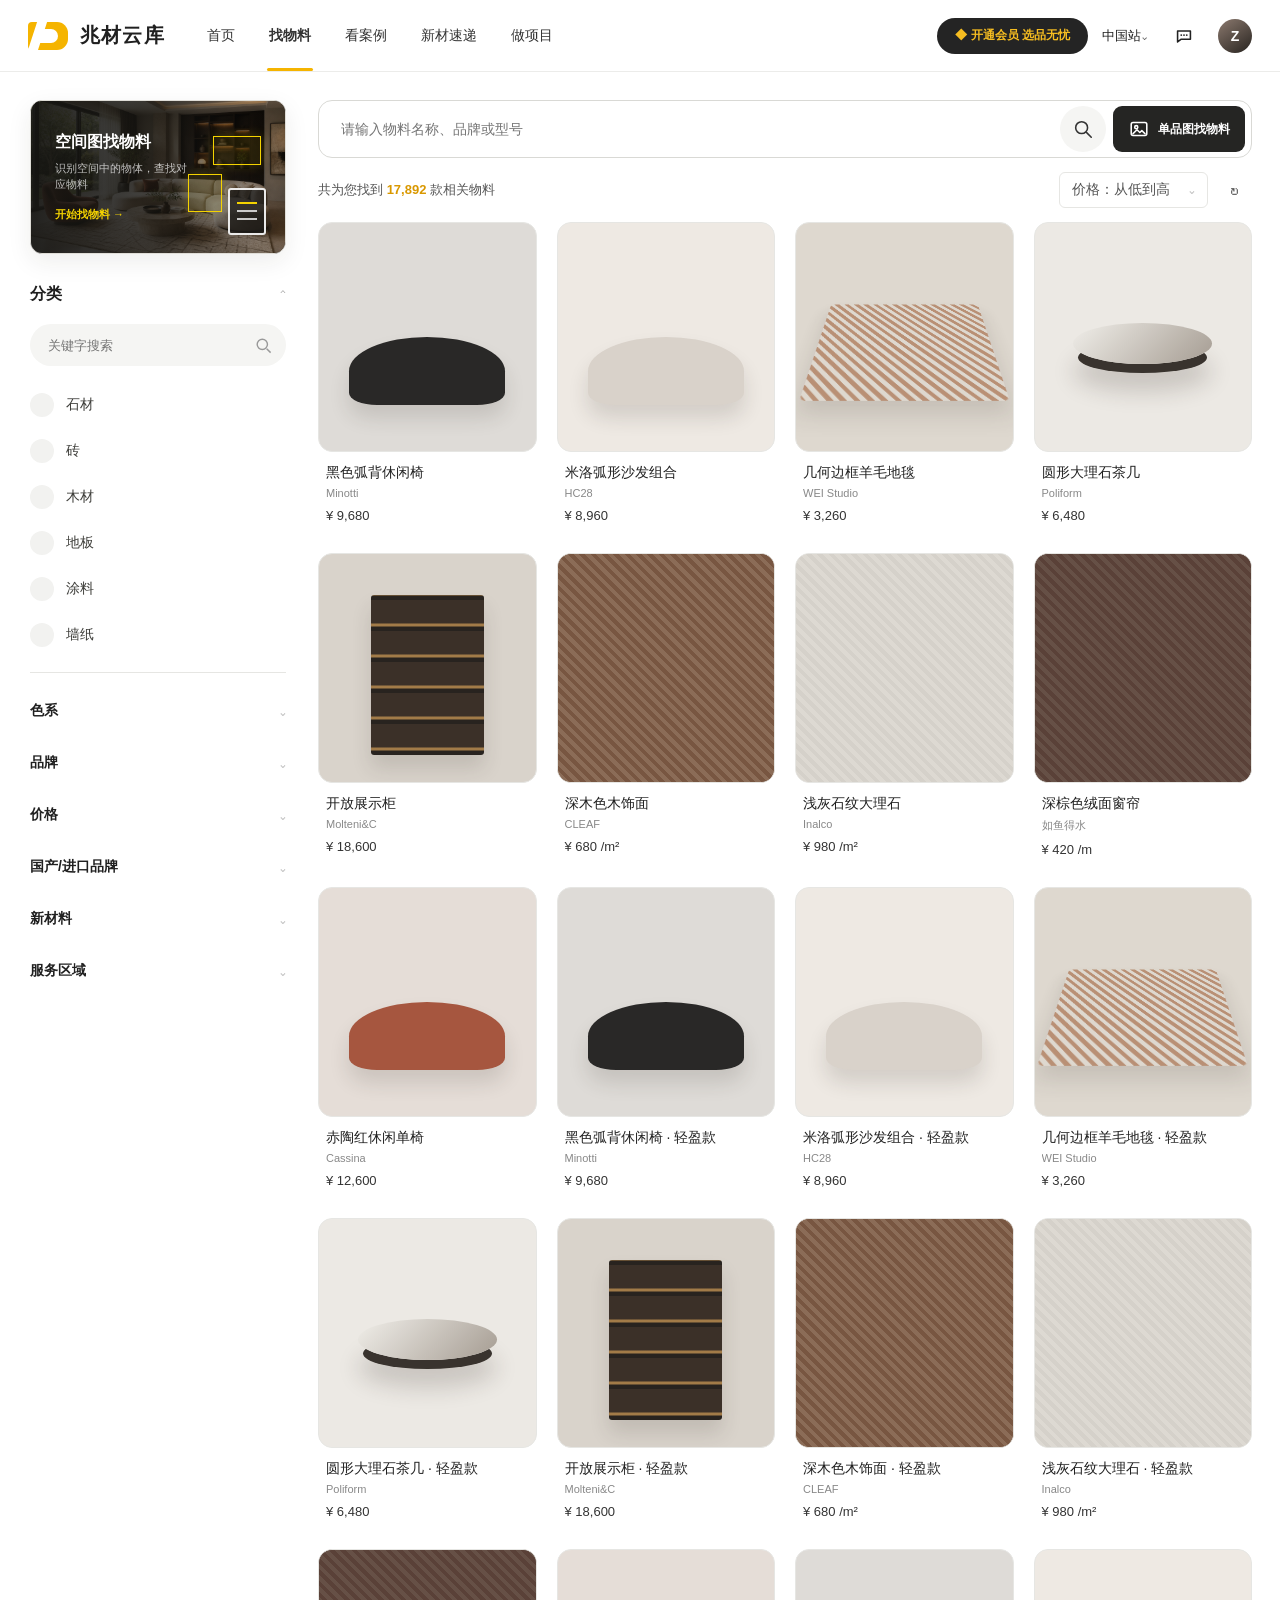
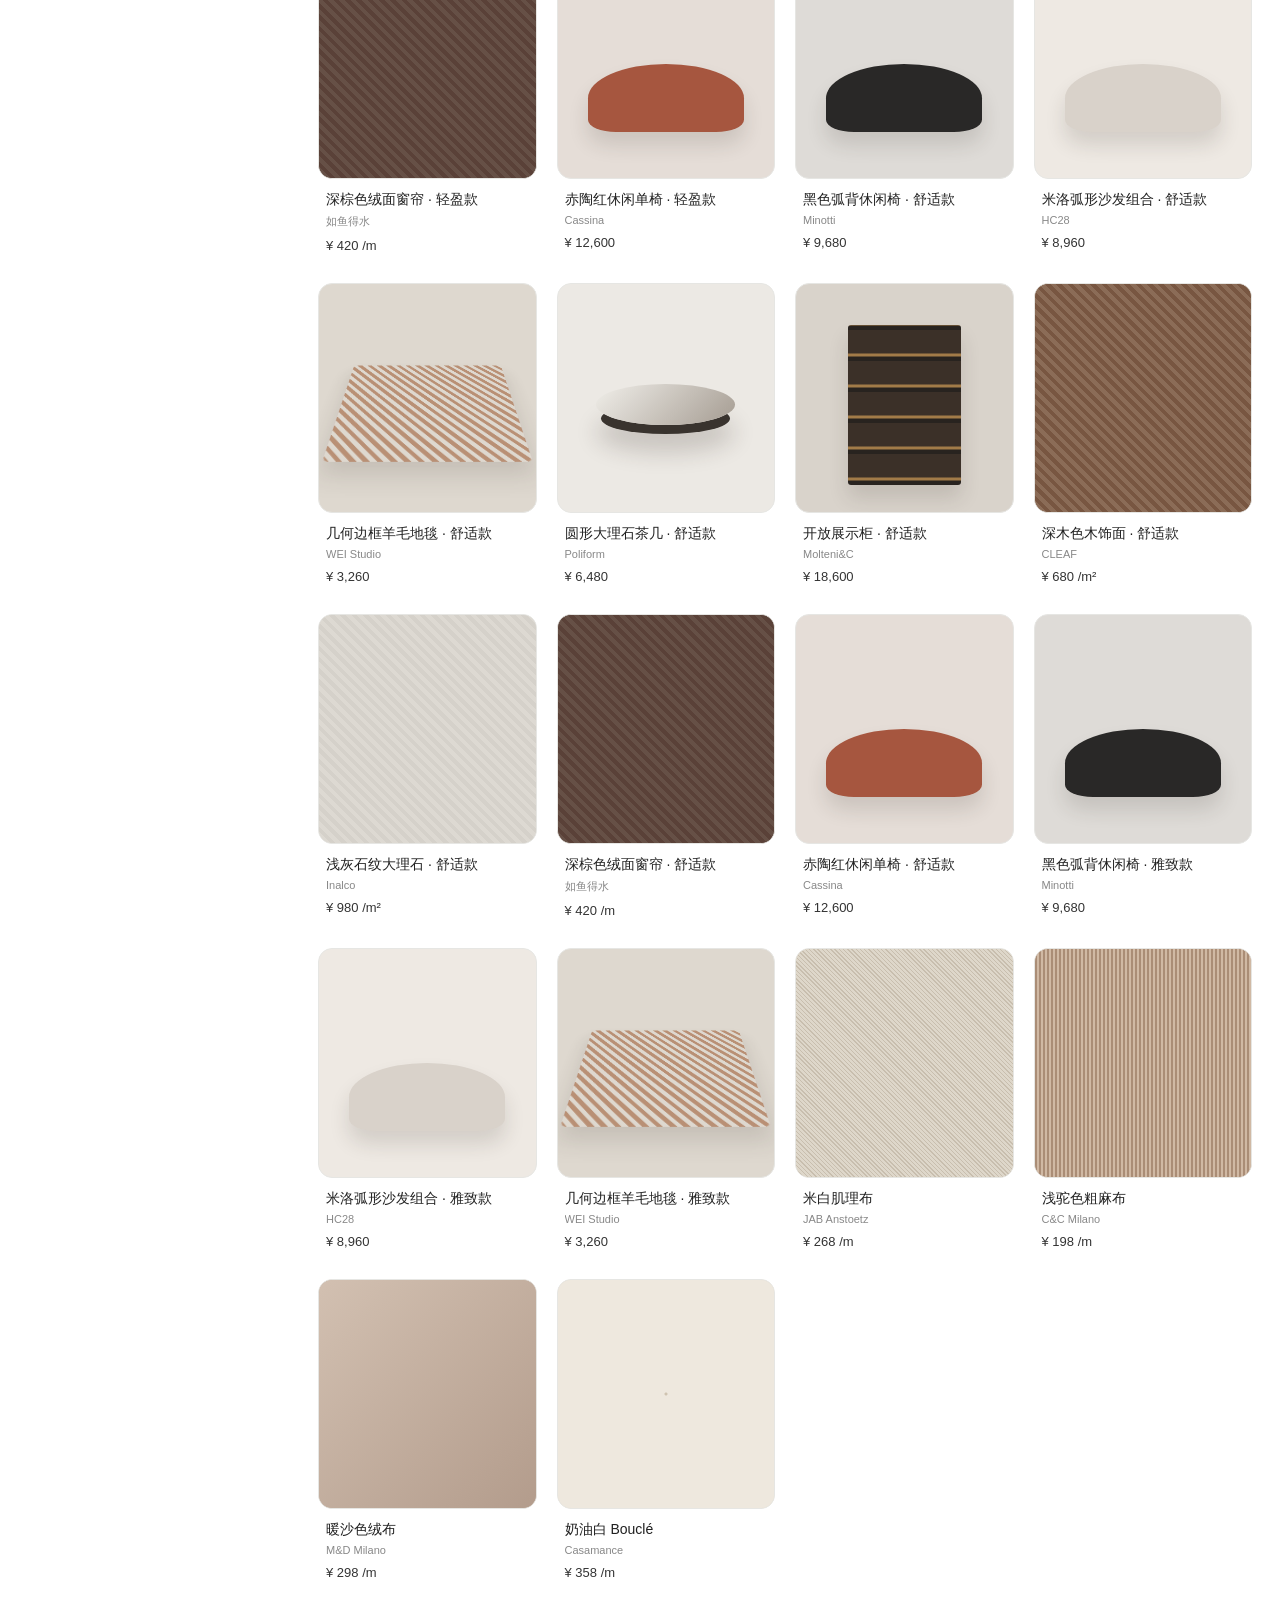
==== commit 16675835: ""Add-other-material-search-mode"" ====
--- a/image-material-search-v2/index.html
+++ b/image-material-search-v2/index.html
@@ -5,7 +5,7 @@
   <meta name="viewport" content="width=device-width, initial-scale=1.0" />
   <meta name="description" content="兆材云库单品图找物料与空间图找物料交互 Demo" />
   <title>图片找物料 - 兆材云库 Demo</title>
-  <link rel="stylesheet" href="styles.css?v=20260822-5" />
+  <link rel="stylesheet" href="styles.css?v=20260822-6" />
 </head>
 <body>
   <header class="site-header">
@@ -191,9 +191,14 @@
 
             <div class="mode-row" id="modeRow" hidden>
               <div class="mode-tabs" role="tablist" aria-label="搜索模式">
-                <button class="active" id="similarMode" type="button" role="tab" aria-selected="true">相似物料</button>
-                <button id="materialMode" type="button" role="tab" aria-selected="false">找面料/材质</button>
-              </div>
+                <button class="active" id="similarMode" type="button" role="tab" aria-selected="true">找相似物料</button>
+                <button id="otherMode" type="button" role="tab" aria-selected="false">找其他物料</button>
+              </div>
+              <form class="other-material-search" id="otherMaterialSearch" role="search" hidden>
+                <label class="sr-only" for="otherMaterialInput">搜索其他物料</label>
+                <input id="otherMaterialInput" type="search" placeholder="请输入内容" autocomplete="off" />
+                <button id="otherMaterialSubmit" type="submit">搜索</button>
+              </form>
             </div>
 
             <div class="filter-row" id="filterRow">
@@ -265,7 +270,7 @@
 
   <div class="toast" id="toast" role="status" aria-live="polite"></div>
   <script src="exceljs.min.js?v=4.4.0"></script>
-  <script src="app.js?v=20260822-7"></script>
+  <script src="app.js?v=20260822-8"></script>
   <script src="export-materials.js?v=20260821-1"></script>
   <script src="./result-pipeline.js?v=20260821-1"></script>
 </body>
--- a/image-material-search-v2/styles.css
+++ b/image-material-search-v2/styles.css
@@ -136,9 +136,10 @@
 .object-actions .selected-entry{margin-top:0}
 .selected-entry svg{width:18px;height:18px;fill:none;stroke:#555;stroke-width:1.6;stroke-linejoin:round}
 .selected-entry strong{min-width:19px;height:19px;border-radius:10px;background:#252525;color:#fff;display:grid;place-items:center;font-size:10px}
-.mode-row{height:48px;display:flex;align-items:end}.mode-tabs{display:flex;align-self:stretch;gap:28px}
+.mode-row{height:56px;display:flex;align-items:end;gap:28px}.mode-tabs{display:flex;align-self:stretch;gap:28px;flex:none}
 .mode-tabs button{position:relative;padding:0 2px;font-weight:500}
 .mode-tabs button.active{font-weight:600}.mode-tabs button.active:after{content:"";position:absolute;left:0;right:0;bottom:0;height:3px;background:var(--yellow);border-radius:2px}
+.other-material-search{min-width:0;flex:1;height:42px;margin-bottom:6px;display:grid;grid-template-columns:minmax(0,1fr) 82px;border:1px solid #dededb;border-radius:6px;background:#fff;overflow:hidden}.other-material-search[hidden]{display:none}.other-material-search:focus-within{border-color:var(--yellow);box-shadow:0 0 0 2px rgba(245,180,0,.12)}.other-material-search input{min-width:0;height:40px;padding:0 13px;border:0;background:#fff;color:#333;font-size:13px;outline:0}.other-material-search input::placeholder{color:#999}.other-material-search button{height:40px;background:var(--yellow);color:#202020;font-size:13px;font-weight:600}.other-material-search button:hover{background:#e9aa00}.other-material-search button:disabled{background:#e8dfbf;color:#777;cursor:wait}.other-material-search button:focus-visible{outline:2px solid #1f6feb;outline-offset:-3px}
 .filter-row{display:grid;grid-template-columns:repeat(4,minmax(116px,1fr));gap:12px;padding:18px 0 10px;position:relative}
 .results-column.similar-flow .object-meta-row,.results-column.similar-flow .object-header,.results-column.similar-flow .mode-row{display:none}
 .results-column.similar-flow .filter-row{padding-top:14px}
@@ -151,7 +152,7 @@
 .active-filters{display:flex;gap:8px;flex-wrap:wrap;min-height:0}.active-filters:not(:empty){padding:2px 0 10px}
 .filter-chip{height:28px;padding:0 9px;border-radius:15px;background:#f4f4f2;display:flex;align-items:center;gap:7px;font-size:12px}
 .filter-chip span{font-size:16px;color:#777}
-.filter-popover{position:absolute;left:0;right:0;top:230px;z-index:20;min-height:330px;border:1px solid #dededb;border-radius:8px;background:#fff;box-shadow:var(--shadow);overflow:hidden}
+.filter-popover{position:absolute;left:0;right:0;top:238px;z-index:20;min-height:330px;border:1px solid #dededb;border-radius:8px;background:#fff;box-shadow:var(--shadow);overflow:hidden}
 .popover-toolbar{height:58px;padding:10px 16px;border-bottom:1px solid #ececea;display:flex;align-items:center;gap:12px}
 .popover-search{height:38px;min-width:0;flex:1;border:1px solid #dededb;border-radius:6px;padding:0 12px}
 .popover-reset{height:38px;padding:0 8px;color:#666}.popover-close{width:38px;height:38px;font-size:21px;color:#666}
@@ -242,14 +243,15 @@
   .header-inner{padding:0 18px}.main-nav a:not(.active){display:none}.header-actions{display:none}
   .materials-shell{padding:24px 20px 60px;grid-template-columns:1fr}.material-sidebar{display:none}.landing-grid{grid-template-columns:repeat(3,minmax(0,1fr))}
   .search-shell{padding:18px}.upload-row{grid-template-columns:40px 1fr 86px}.upload-row:after{display:none}.workspace{grid-template-columns:1fr}.image-stage{height:auto;aspect-ratio:16/10}.upload-guide{height:auto;min-height:320px;margin-top:0}.object-header{margin-top:4px}
-  .filter-popover{top:230px}.product-grid{grid-template-columns:repeat(3,1fr)}
+  .filter-popover{top:238px}.product-grid{grid-template-columns:repeat(3,1fr)}
 }
 @media(max-width:700px){
   .materials-shell{padding:18px 14px 44px}.keyword-search{padding-left:12px}.image-search-trigger{width:46px;padding:0;justify-content:center}.image-search-trigger span{display:none}.catalog-toolbar{height:56px}.catalog-toolbar p{font-size:12px}.catalog-toolbar>div button:first-child{display:none}.landing-grid{grid-template-columns:1fr 1fr;gap:24px 12px}.landing-card-art{height:150px}
-  .upload-row{grid-template-columns:40px 1fr 74px;gap:8px}.workspace{gap:16px}.object-meta-row{align-items:flex-start}.recognition-summary{display:grid;gap:2px}.recognition-summary span{white-space:normal}.demo-state-switcher>span{display:none}.object-header{height:auto;align-items:start;flex-direction:column}.object-actions{order:-1;width:100%;justify-content:flex-end;margin:0 0 6px}.selected-entry{margin:0}.object-rail{width:100%}.object-scroller{width:auto}.filter-row{grid-template-columns:1fr 1fr}.filter-popover{top:292px}.product-grid{grid-template-columns:repeat(2,1fr)}.product-photo,.skeleton-card i{height:142px}.category-layout{grid-template-columns:128px 1fr}.category-options{grid-template-columns:1fr}.brand-grid,.color-grid{grid-template-columns:repeat(2,1fr)}
+  .upload-row{grid-template-columns:40px 1fr 74px;gap:8px}.workspace{gap:16px}.object-meta-row{align-items:flex-start}.recognition-summary{display:grid;gap:2px}.recognition-summary span{white-space:normal}.demo-state-switcher>span{display:none}.object-header{height:auto;align-items:start;flex-direction:column}.object-actions{order:-1;width:100%;justify-content:flex-end;margin:0 0 6px}.selected-entry{margin:0}.object-rail{width:100%}.object-scroller{width:auto}.filter-row{grid-template-columns:1fr 1fr}.filter-popover{top:348px}.product-grid{grid-template-columns:repeat(2,1fr)}.product-photo,.skeleton-card i{height:142px}.category-layout{grid-template-columns:128px 1fr}.category-options{grid-template-columns:1fr}.brand-grid,.color-grid{grid-template-columns:repeat(2,1fr)}
 }
 @media(max-width:700px){.upload-guide{min-height:300px;padding:32px 18px}.upload-guide>h2{font-size:20px}.guide-steps{margin-top:24px;gap:16px}}
 @media(max-width:700px){.object-guide{left:12px;right:12px;max-width:none}.object-guide:before{left:74px}}
+@media(max-width:700px){.mode-row{height:auto;min-height:104px;align-items:stretch;flex-wrap:wrap;gap:10px;padding-top:8px}.mode-tabs{height:42px}.other-material-search{flex-basis:100%;margin-bottom:6px}.other-material-search input,.other-material-search button{height:40px}}
 @media(prefers-reduced-motion:reduce){html{scroll-behavior:auto}.recognizing i,.skeleton-card i,.skeleton-card span,.export-button.is-loading svg{animation:none}.materials-list-entry,.drawer-backdrop,.selected-drawer,.select-product,.card-actions,.toast,.export-button,.export-button-wrap.is-empty::after{transition:none}}
 .ai-results-panel>header span{background:#f0f0ee}
 
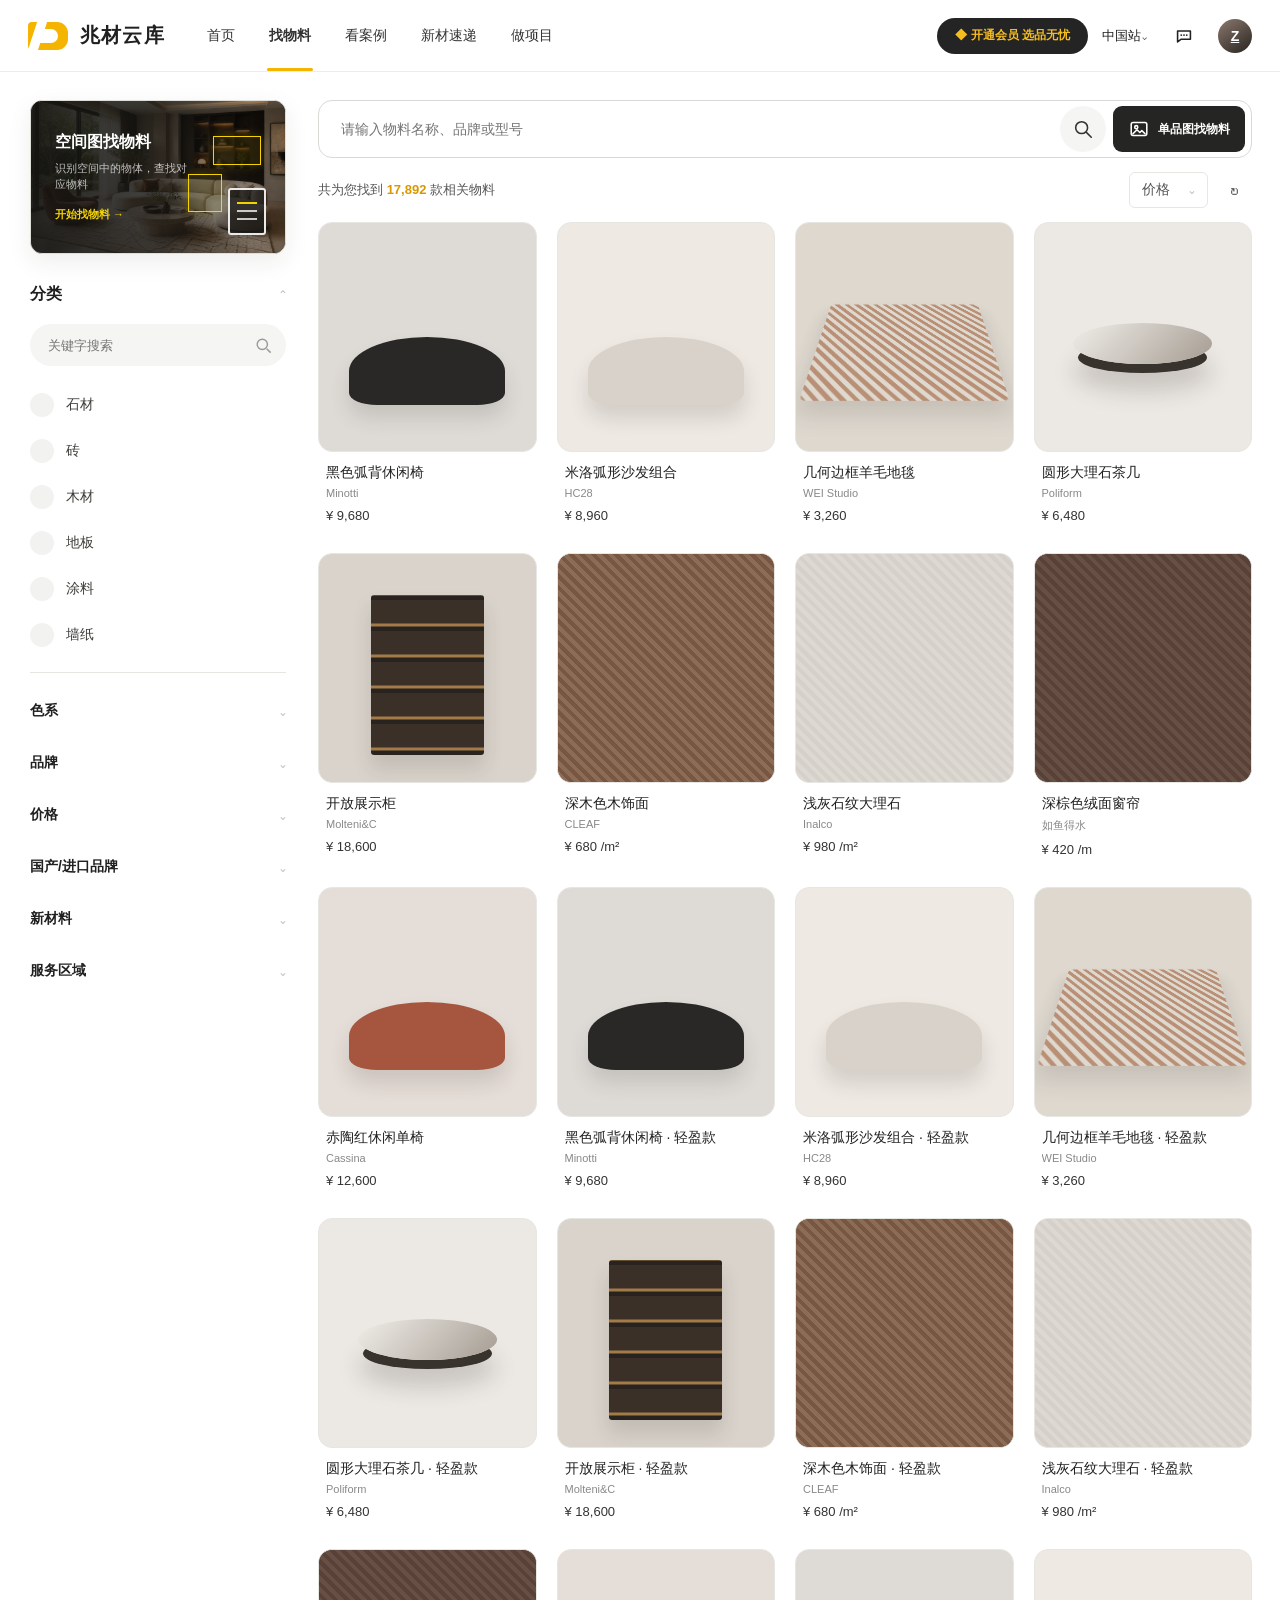
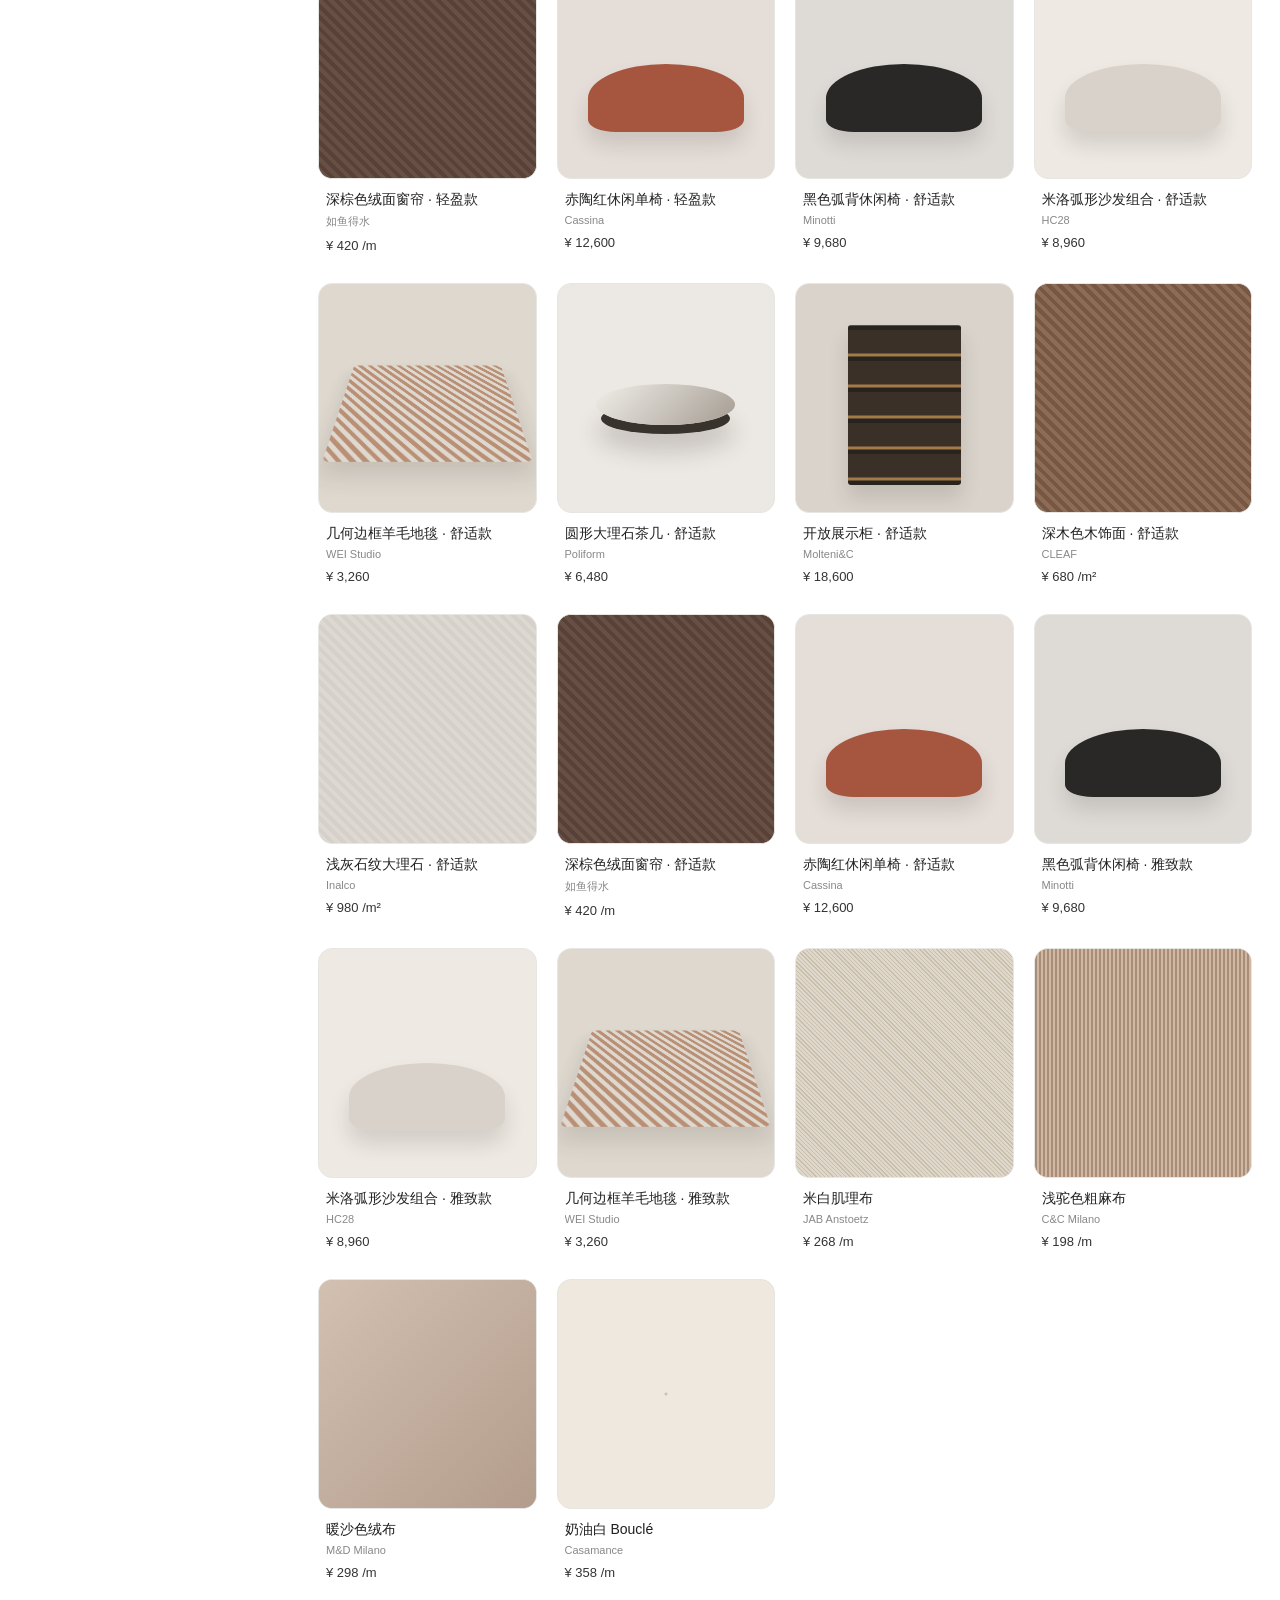
==== commit 8476e11a: "feat:material-export-and-notification-demo" ====
--- a/image-material-search-v2/index.html
+++ b/image-material-search-v2/index.html
@@ -5,7 +5,9 @@
   <meta name="viewport" content="width=device-width, initial-scale=1.0" />
   <meta name="description" content="兆材云库单品图找物料与空间图找物料交互 Demo" />
   <title>图片找物料 - 兆材云库 Demo</title>
-  <link rel="stylesheet" href="styles.css?v=20260822-6" />
+  <link rel="stylesheet" href="styles.css?v=20260826-3" />
+  <link rel="stylesheet" href="export-feedback.css?v=20260825-4" />
+  <link rel="stylesheet" href="notifications.css?v=20260826-1" />
 </head>
 <body>
   <header class="site-header">
@@ -25,10 +27,22 @@
         <button class="member-button"><span aria-hidden="true">◆</span> 开通会员 选品无忧</button>
         <button class="text-action">中国站⌄</button>
         <button class="text-action">CNY⌄</button>
-        <button class="icon-button" aria-label="消息">
-          <svg viewBox="0 0 24 24" aria-hidden="true"><path d="M5 6.5h14v9H9l-4 3v-12Z"/><circle cx="9" cy="11" r="1"/><circle cx="12" cy="11" r="1"/><circle cx="15" cy="11" r="1"/></svg>
-        </button>
-        <span class="avatar" aria-label="个人中心">Z</span>
+        <div class="notification-anchor">
+          <button class="icon-button notification-trigger" id="notificationTrigger" type="button" aria-label="消息通知" aria-haspopup="dialog" aria-expanded="false" aria-controls="notificationPanel">
+            <svg viewBox="0 0 24 24" aria-hidden="true"><path d="M5 6.5h14v9H9l-4 3v-12Z"/><circle cx="9" cy="11" r="1"/><circle cx="12" cy="11" r="1"/><circle cx="15" cy="11" r="1"/></svg>
+            <span class="notification-badge" id="notificationBadge" hidden></span>
+          </button>
+          <section class="notification-panel" id="notificationPanel" role="dialog" aria-modal="false" aria-labelledby="notificationTitle" tabindex="-1" hidden>
+            <header>
+              <strong id="notificationTitle">通知</strong>
+            </header>
+            <div class="notification-list" id="notificationList" aria-live="polite"></div>
+            <footer class="notification-demo-controls">
+              <label for="notificationDemoState"><span>通知演示</span><select id="notificationDemoState"><option value="actual">跟随实际状态</option><option value="mixed">混合通知</option><option value="success">生成成功</option><option value="failed">生成失败</option><option value="read">已读状态</option></select></label>
+            </footer>
+          </section>
+        </div>
+        <a class="avatar" href="download-center.html" aria-label="进入个人中心下载中心">Z</a>
       </div>
     </div>
   </header>
@@ -81,7 +95,7 @@
 
           <div class="catalog-toolbar">
             <p>共为您找到 <strong>17,892</strong> 款相关物料</p>
-            <div aria-label="物料列表操作"><button type="button">价格：从低到高 <span>⌄</span></button><button type="button" class="refresh-button" aria-label="刷新物料">↻</button></div>
+            <div aria-label="物料列表操作"><button type="button">价格 <span>⌄</span></button><button type="button" class="refresh-button" aria-label="刷新物料">↻</button></div>
           </div>
           <div class="landing-grid" id="landingGrid" aria-label="物料列表"></div>
         </div>
@@ -97,10 +111,9 @@
                 <svg viewBox="0 0 24 24" aria-hidden="true"><path d="m15 5-7 7 7 7"/></svg>
               </button>
               <div class="file-chip" id="fileChip">
-                <img id="fileThumb" src="assets/room-v2.png" alt="" width="42" height="34" />
-                <label class="sr-only" for="imageSourceInput">图片或图片链接</label>
-                <input id="imageSourceInput" type="text" placeholder="请粘贴图片或者图片的链接" autocomplete="off" spellcheck="false" />
-                <button class="clear-file" id="clearFile" type="button" aria-label="清除当前图片">×</button>
+                <label class="sr-only" for="imageSourceInput">待添加图片或图片链接</label>
+                <input id="imageSourceInput" type="text" placeholder="请输入图片链接" autocomplete="off" spellcheck="false" />
+                <button class="clear-file" id="clearFile" type="button" aria-label="清除待添加图片" hidden>×</button>
               </div>
               <button class="search-button" id="searchButton" type="button">搜索</button>
             </div>
@@ -179,9 +192,6 @@
                 </div>
               </div>
               <div class="object-actions">
-                <button class="batch-favorite" id="batchFavorite" type="button" disabled>
-                  批量收藏 <strong id="batchFavoriteCount" aria-label="已选择 0 项">0</strong>
-                </button>
                 <button class="selected-entry" id="selectedEntry" type="button" aria-haspopup="dialog" aria-controls="selectedDrawer">
                   <svg viewBox="0 0 24 24" aria-hidden="true"><path d="M5 5h14v15H5z"/><path d="M8 3h8v4H8zM8 11h8M8 15h5"/></svg>
             物料清单 <strong id="selectedTotal">0</strong>
@@ -229,34 +239,34 @@
     </header>
     <div class="drawer-content" id="drawerContent"></div>
     <footer class="drawer-footer">
-      <span class="export-button-wrap is-empty" id="exportButtonWrap" title="请先选择至少一项物料">
-        <button class="export-button" id="exportButton" type="button" aria-describedby="exportHint" disabled>
-          <svg viewBox="0 0 24 24" aria-hidden="true"><path d="M12 3v12M7 10l5 5 5-5"/><path d="M5 19h14"/></svg>
-          <span>导出物料清单</span>
+      <label class="export-demo-control" for="exportStateDemo">
+        <span>清单状态演示</span>
+        <select id="exportStateDemo">
+          <option value="auto">跟随实际状态</option>
+          <option value="empty">无物料可导出</option>
+          <option value="initial">待生成</option>
+          <option value="generating">生成中</option>
+          <option value="success">生成成功</option>
+          <option value="changed">清单已修改</option>
+          <option value="failed">生成失败</option>
+        </select>
+      </label>
+      <div class="export-action-shell" id="exportActionShell">
+        <span class="export-button-wrap is-empty" id="exportButtonWrap" title="请先选择至少一项物料">
+          <button class="export-button" id="exportButton" type="button" aria-describedby="exportHint" disabled>
+            <svg viewBox="0 0 24 24" aria-hidden="true"><path d="M12 3v12M7 10l5 5 5-5"/><path d="M5 19h14"/></svg>
+            <i class="export-loading-spinner" aria-hidden="true"></i>
+            <span>导出物料清单</span>
+          </button>
+        </span>
+        <button class="export-cancel-segment" id="cancelExport" type="button" aria-label="取消生成物料清单" hidden>
+          <span>取消生成</span>
+          <svg viewBox="0 0 24 24" aria-hidden="true"><path d="M7 7l10 10M17 7 7 17"/></svg>
         </button>
-      </span>
+      </div>
       <p id="exportHint">请先选择至少一项物料</p>
     </footer>
   </aside>
-
-  <div class="library-modal-backdrop" id="libraryModalBackdrop" hidden></div>
-  <section class="library-modal" id="libraryModal" role="dialog" aria-modal="true" aria-labelledby="libraryModalTitle" aria-describedby="libraryModalDescription" aria-hidden="true" inert hidden>
-    <header>
-      <div><h2 id="libraryModalTitle">加入物料库</h2><p id="libraryModalDescription">为当前物料选择保存分组</p></div>
-      <button id="libraryModalClose" type="button" aria-label="关闭加入物料库弹窗">×</button>
-    </header>
-    <p class="library-product" id="libraryProductName"></p>
-    <label class="library-group-field" for="libraryGroup">
-      <span><i aria-hidden="true">*</i> 选择分组</span>
-      <select id="libraryGroup">
-        <option value="">请选择分组</option>
-        <option value="project-lighting">工程灯具测试分组</option>
-        <option value="default">默认分组</option>
-        <option value="soft-decoration">项目软装物料</option>
-        <option value="temporary">临时选材</option>
-      </select>
-    </label>
-  </section>
 
   <div class="exit-modal-backdrop" id="exitModalBackdrop" hidden></div>
   <section class="exit-modal" id="exitModal" role="dialog" aria-modal="true" aria-labelledby="exitModalTitle" aria-describedby="exitModalDescription" aria-hidden="true" inert hidden>
@@ -270,8 +280,9 @@
 
   <div class="toast" id="toast" role="status" aria-live="polite"></div>
   <script src="exceljs.min.js?v=4.4.0"></script>
-  <script src="app.js?v=20260822-8"></script>
-  <script src="export-materials.js?v=20260821-1"></script>
+  <script src="app.js?v=20260826-5"></script>
+  <script src="export-materials.js?v=20260826-1"></script>
+  <script src="notifications.js?v=20260826-4"></script>
   <script src="./result-pipeline.js?v=20260821-1"></script>
 </body>
 </html>
--- a/image-material-search-v2/styles.css
+++ b/image-material-search-v2/styles.css
@@ -72,7 +72,6 @@
 .back-button svg{width:27px;height:27px;fill:none;stroke:#202020;stroke-width:1.8;stroke-linecap:round;stroke-linejoin:round}
 .file-chip{height:54px;border:1px solid #dcdeda;border-radius:7px;background:#fff;display:flex;align-items:center;gap:8px;padding:8px}
 .file-chip:hover{border-color:#b8b9b5}
-.file-chip>img{width:42px;height:34px;border-radius:4px;object-fit:cover;flex:none}
 .file-chip>input{min-width:0;flex:1;height:36px;border:0;outline:0;background:transparent;color:var(--ink);padding:0 4px}
 .file-chip>input::placeholder{color:#777}
 .file-chip.empty{padding-left:14px}
@@ -87,6 +86,7 @@
 .workspace{display:grid;grid-template-columns:minmax(420px,35fr) minmax(0,65fr);gap:34px;align-items:start}
 .image-column{min-width:0}.results-column{min-width:0;position:relative}
 .image-column.empty-image .upload-row{grid-template-columns:44px minmax(0,1fr) 96px}.image-column.empty-image .file-chip,.image-column.empty-image .search-button{visibility:hidden;pointer-events:none}
+.image-column.empty-image.has-pending-upload .file-chip,.image-column.empty-image.has-pending-upload .search-button{visibility:visible;pointer-events:auto}
 .image-source-strip{height:64px;display:flex;align-items:center;gap:8px;margin-bottom:12px;overflow-x:auto;scrollbar-width:thin}
 .image-source-tab,.image-source-add{height:56px;flex:none;border:1px solid var(--line);border-radius:8px;background:#fff}
 .image-source-tab{width:104px;padding:4px 42px 4px 4px;position:relative;text-align:left}.image-source-tab img{width:36px;height:46px;border-radius:5px;object-fit:cover}.image-source-tab.active{border-color:var(--yellow);box-shadow:0 0 0 1px var(--yellow)}
@@ -215,6 +215,14 @@
 .selected-group{margin-bottom:26px}.selected-group-header{display:flex;align-items:center;gap:10px;margin-bottom:11px}.selected-group-thumb{width:42px;height:34px;border-radius:5px;background:center/cover no-repeat}.selected-group-header>div{min-width:0;flex:1}.selected-group-header h3{margin:0;font-size:15px}.selected-group-header span{color:#777;font-size:12px}.selected-object-delete{height:30px;padding:0 9px;border-radius:5px;color:#a33;font-size:12px}.selected-object-delete:hover{background:#fff0ee}
 .drawer-item{display:grid;grid-template-columns:72px minmax(0,1fr) 34px;gap:12px;align-items:center;padding:10px 0;border-top:1px solid #eeeeeb}.drawer-item-art{height:62px;border-radius:6px;background:var(--photo-bg,#e5e2dd);position:relative;overflow:hidden}.drawer-item-art:after{content:"";position:absolute;left:12%;right:12%;bottom:18%;height:30%;border-radius:50% 50% 20% 20%;background:var(--object-color,#d4cec7)}.drawer-item-info{min-width:0}.drawer-item-info strong{display:block;font-size:13px;white-space:nowrap;overflow:hidden;text-overflow:ellipsis;margin-bottom:3px}.drawer-item-info span{display:block;color:#777;font-size:11px;margin-bottom:5px}.drawer-item-info b{color:#ed1c24;font-size:12px}.drawer-delete{width:34px;height:34px;border-radius:50%;display:grid;place-items:center}.drawer-delete:hover{background:#fff0ee}.drawer-delete svg{width:17px;height:17px;fill:none;stroke:#a33;stroke-width:1.7}
 .drawer-footer{padding:18px 24px 22px;border-top:1px solid var(--line);background:#fff}.export-button-wrap{position:relative;display:block;width:100%}.export-button{width:100%;height:48px;border-radius:7px;background:var(--yellow);font-weight:600;display:flex;align-items:center;justify-content:center;gap:9px;transition:background-color .18s ease,color .18s ease}.export-button svg{width:20px;height:20px;fill:none;stroke:#1d1d1b;stroke-width:1.8;stroke-linecap:round}.export-button:disabled{background:#e6e6e3;color:#999;cursor:not-allowed}.export-button:disabled svg{stroke:#999}.export-button.is-loading{background:#f0c900;color:#3b3520}.export-button.is-loading svg{animation:export-spin .8s linear infinite}.export-button-wrap.is-empty::after{content:attr(title);position:absolute;left:50%;bottom:calc(100% + 8px);z-index:2;padding:7px 10px;border-radius:5px;background:#272725;color:#fff;font-size:12px;font-weight:400;white-space:nowrap;opacity:0;transform:translate(-50%,4px);pointer-events:none;transition:opacity .16s ease,transform .16s ease}.export-button-wrap.is-empty:hover::after{opacity:1;transform:translate(-50%,0)}.drawer-footer p{text-align:center;margin:9px 0 0;color:#858580;font-size:11px}@keyframes export-spin{to{transform:rotate(360deg)}}
+
+/* Confirmed filter hierarchy and export-state refinements */
+.category-top-filter{min-width:190px;min-height:44px;padding:8px 12px;border:1px solid #d8aa21;border-radius:7px;background:#fff9df;display:flex;align-items:center;justify-content:space-between;gap:18px;text-align:left;color:#242421}.category-top-filter span{font-size:17px;font-weight:650}.category-top-filter small{color:#8a6a10;font-size:11px;font-weight:500}.category-top-filter:hover,.category-top-filter.active{border-color:#b88700;background:#f5c524}.category-detail-head{margin-bottom:18px}.category-section-block h4{color:#777772;font-size:11px;letter-spacing:.08em}.category-second-options{grid-template-columns:repeat(2,minmax(150px,1fr))}.category-options .category-second-only{min-height:42px;padding:8px 11px;background:#f5f5f2;border-color:#deded9;display:flex;align-items:center;justify-content:space-between}.category-second-only span{font-size:14px;font-weight:600}.category-second-only small{color:#8a8a84;font-size:10px}.category-subgroup{padding:0 0 15px;border:0;border-bottom:1px solid #ecece8;border-radius:0;margin-bottom:15px}.category-subgroup-title{width:100%;min-height:40px;margin:0 0 8px;padding:8px 10px;border-radius:6px;background:#f5f5f2;display:flex;align-items:center;justify-content:space-between;text-align:left}.category-subgroup-title span{font-size:14px;font-weight:650}.category-subgroup-title small{color:#85857f;font-size:10px;font-weight:400}.category-subgroup-title:hover,.category-subgroup-title.active{background:#fff5ca}.category-level-label{margin:0 0 7px 10px;color:#92928c;font-size:10px}.category-third-options{padding-left:10px}.category-third-options button{min-height:32px;color:#4f4f4b;font-size:12px;background:#fff}.category-list button{min-height:40px}.category-list button.active{background:#fff2bd;font-weight:600}
+
+.brand-directory-item{padding:0;overflow:hidden}.brand-name-button{min-width:0;flex:1;align-self:stretch;padding:6px 4px 6px 10px;display:flex;align-items:center;text-align:left}.brand-name-button span{min-width:0;display:flex;flex-direction:column}.brand-favorite-toggle{width:38px;align-self:stretch;color:#bd8c00;font-size:17px}.brand-favorite-toggle:hover{background:#fff8d8}.brand-favorite-toggle[aria-pressed="true"]{color:#a87500}
+
+.drawer-footer p a{color:#1769d2;font-weight:550;text-decoration:none;text-underline-offset:2px}.drawer-footer p a:hover{text-decoration:underline}.drawer-footer p a:focus-visible,.category-top-filter:focus-visible,.category-subgroup-title:focus-visible,.category-second-only:focus-visible,.brand-name-button:focus-visible,.brand-favorite-toggle:focus-visible{outline:2px solid #1f6feb;outline-offset:2px}
+.export-demo-control{display:flex;align-items:center;justify-content:space-between;gap:12px;margin:0 0 10px}.export-demo-control span{color:#777772;font-size:12px}.export-demo-control select{min-width:156px;height:34px;padding:0 30px 0 10px;border:1px solid #deded9;border-radius:6px;background:#fff;color:#2c2c29;font:inherit;font-size:12px}.export-demo-control select:hover{border-color:#b9b9b3}.export-demo-control select:focus-visible{outline:2px solid #1f6feb;outline-offset:2px}.export-demo-control select:disabled{background:#f4f4f1;color:#9b9b95;cursor:not-allowed}
 .library-modal-backdrop{position:fixed;inset:0;z-index:80;background:rgba(24,24,22,.5)}.library-modal{position:fixed;left:50%;top:50%;z-index:90;width:min(440px,calc(100vw - 32px));transform:translate(-50%,-50%);border-radius:10px;background:#fff;box-shadow:0 20px 60px rgba(20,20,18,.2);padding:20px 22px 24px}.library-modal[hidden],.library-modal-backdrop[hidden]{display:none}.library-modal>header{display:flex;align-items:start;justify-content:space-between;gap:20px}.library-modal h2{margin:0;font-size:18px}.library-modal header p{margin:5px 0 0;color:#777;font-size:12px}.library-modal header button{width:36px;height:36px;border-radius:50%;background:#f3f3f1;color:#777;font-size:20px}.library-product{margin:18px 0 12px;padding:10px 12px;border-radius:6px;background:#f7f7f5;font-size:13px;color:#555;white-space:nowrap;overflow:hidden;text-overflow:ellipsis}.library-group-field{display:grid;grid-template-columns:82px minmax(0,1fr);align-items:center;gap:10px}.library-group-field>span{font-size:13px;color:#666}.library-group-field i{font-style:normal;color:#d92d20}.library-group-field select{width:100%;height:42px;border:1px solid #d7d7d3;border-radius:6px;background:#fff;padding:0 10px;color:#333}.library-group-field select:focus{border-color:var(--yellow);outline:3px solid rgba(31,111,235,.22)}
 .exit-modal-backdrop{position:fixed;inset:0;z-index:92;background:rgba(24,24,22,.48)}.exit-modal{position:fixed;left:50%;top:50%;z-index:93;width:min(400px,calc(100vw - 32px));transform:translate(-50%,-50%);border-radius:10px;background:#fff;padding:24px;box-shadow:0 20px 60px rgba(20,20,18,.22)}.exit-modal[hidden],.exit-modal-backdrop[hidden]{display:none}.exit-modal h2{margin:0;font-size:18px}.exit-modal p{margin:9px 0 24px;color:#666;font-size:13px;line-height:1.6}.exit-modal>div{display:flex;justify-content:flex-end;gap:10px}.exit-modal button{height:40px;padding:0 18px;border-radius:6px;font-weight:500}.exit-cancel{border:1px solid #d9d9d5;background:#fff}.exit-confirm{background:#292927;color:#fff}.exit-confirm:hover{background:#171715}
 .toast{position:fixed;left:50%;bottom:28px;z-index:100;max-width:min(520px,90vw);padding:11px 17px;border-radius:7px;background:#272725;color:#fff;box-shadow:0 10px 30px rgba(0,0,0,.2);opacity:0;transform:translate(-50%,12px);pointer-events:none;transition:opacity .18s ease,transform .18s ease}.toast.show{opacity:1;transform:translate(-50%,0)}
@@ -277,10 +285,10 @@
 .brand-shortcuts{padding:14px;border-right:1px solid #ececea;overflow-y:auto;background:#fbfbfa}
 .brand-shortcuts>div+div{margin-top:14px}.brand-shortcuts strong{display:block;margin-bottom:7px;font-size:12px}
 .brand-shortcut-list{display:flex;gap:6px;flex-wrap:wrap}.brand-shortcut-list button{height:27px;max-width:100%;padding:0 9px;border:1px solid #e2e2de;border-radius:14px;background:#fff;font-size:11px;white-space:nowrap;overflow:hidden;text-overflow:ellipsis}.brand-shortcut-empty{color:#aaa;font-size:11px}
-.brand-directory{min-width:0;display:flex;flex-direction:column}.brand-directory>header{height:48px;padding:0 16px;display:flex;align-items:center;gap:9px;border-bottom:1px solid #efefec}.brand-directory>header strong{font-size:13px}.brand-directory>header span{font-size:11px;color:#999}
-.brand-directory-body{min-height:0;flex:1;display:grid;grid-template-columns:38px minmax(0,1fr)}
+.brand-directory{min-width:0;min-height:0;display:flex;flex-direction:column;overflow:hidden}.brand-directory>header{height:48px;flex:none;padding:0 16px;display:flex;align-items:center;gap:9px;border-bottom:1px solid #efefec}.brand-directory>header strong{font-size:13px}.brand-directory>header span{font-size:11px;color:#999}
+.brand-directory-body{min-height:0;flex:1;display:grid;grid-template-columns:38px minmax(0,1fr);overflow:hidden}
 .brand-letter-index{padding:8px 5px;border-right:1px solid #efefec;overflow-y:auto;display:flex;flex-direction:column;align-items:center;gap:1px;scrollbar-width:none}.brand-letter-index button{width:24px;min-height:18px;color:#555;font-size:10px;border-radius:3px}.brand-letter-index button:hover:not(:disabled){background:#fff1bd}.brand-letter-index button:disabled{color:#d2d2ce}
-.brand-directory-scroll{padding:10px 14px 18px;overflow-y:auto;scrollbar-width:thin;scroll-behavior:smooth}.brand-letter-group{scroll-margin-top:8px}.brand-letter-group h4{margin:6px 0;color:#9a7a1c;font-size:13px}.brand-letter-group>div{display:grid;grid-template-columns:repeat(3,minmax(0,1fr));gap:7px}
+.brand-directory-scroll{min-height:0;padding:10px 14px 18px;overflow-y:auto;overscroll-behavior:contain;scrollbar-width:thin;scroll-behavior:smooth}.brand-letter-group{scroll-margin-top:8px}.brand-letter-group h4{margin:6px 0;color:#9a7a1c;font-size:13px}.brand-letter-group>div{display:grid;grid-template-columns:repeat(3,minmax(0,1fr));gap:7px}
 .brand-directory-item{min-width:0;min-height:46px;padding:6px 7px 6px 10px;border:1px solid #e6e6e2;border-radius:6px;background:#fff;display:flex;align-items:center;justify-content:space-between;text-align:left}.brand-directory-item:hover{border-color:#e1b22f}.brand-directory-item span{min-width:0;display:flex;flex-direction:column}.brand-directory-item strong,.brand-directory-item small{overflow:hidden;text-overflow:ellipsis;white-space:nowrap}.brand-directory-item strong{font-size:12px;font-weight:500}.brand-directory-item small{min-height:14px;color:#999;font-size:10px}.brand-directory-item i{padding:5px;color:#c69a1a;font-size:16px;font-style:normal;cursor:pointer}
 .color-layout{padding:0;max-height:440px;display:flex;flex-direction:column;overflow:hidden}.color-layout-head{padding:14px 16px 10px}.color-layout-head>div{display:flex;align-items:baseline;gap:9px}.color-layout-head strong{font-size:13px}.color-layout-head span{font-size:11px;color:#999}
 .color-layout .color-grid{padding:0 16px 14px;grid-template-columns:repeat(5,minmax(0,1fr));overflow-y:auto}.color-layout .color-option{position:relative;height:48px;padding-right:28px}.color-layout .color-option b{position:absolute;right:9px;top:50%;width:17px;height:17px;transform:translateY(-50%);border-radius:50%;background:var(--yellow);display:none;place-items:center;font-size:10px}.color-layout .color-option.active b{display:grid}
--- a/image-material-search-v2/export-feedback.css
+++ b/image-material-search-v2/export-feedback.css
@@ -0,0 +1,92 @@
+.export-button.is-loading svg {
+  display: none;
+  animation: none;
+}
+
+.export-loading-spinner {
+  display: none;
+  width: 18px;
+  height: 18px;
+  border: 2px solid rgba(59, 53, 32, 0.28);
+  border-top-color: #3b3520;
+  border-radius: 50%;
+}
+
+.export-button.is-loading .export-loading-spinner {
+  display: block;
+  animation: export-progress-spin 0.75s linear infinite;
+}
+
+.export-action-shell {
+  position: relative;
+  width: 100%;
+  overflow: hidden;
+  border-radius: 8px;
+}
+
+.export-action-shell.is-generating .export-button {
+  padding-right: 48px;
+  border-radius: 8px;
+}
+
+.export-cancel-segment {
+  position: absolute;
+  inset-block: 0;
+  right: 0;
+  z-index: 2;
+  width: 118px;
+  padding: 0 14px;
+  border: 0;
+  border-radius: 8px 0 0 8px;
+  background: #c83f3a;
+  color: #fffaf7;
+  box-shadow: -8px 0 18px rgba(91, 24, 22, 0.16);
+  display: flex;
+  align-items: center;
+  justify-content: flex-start;
+  gap: 12px;
+  font-weight: 600;
+  white-space: nowrap;
+  transform: translateX(74px);
+  transition: transform 210ms cubic-bezier(.22, 1, .36, 1), background-color 160ms ease-out;
+}
+
+.export-cancel-segment[hidden] {
+  display: none;
+}
+
+.export-cancel-segment:hover,
+.export-cancel-segment:focus-visible {
+  transform: translateX(0);
+  background: #b8322e;
+}
+
+.export-cancel-segment:focus-visible {
+  outline: 2px solid #1f6feb;
+  outline-offset: -3px;
+}
+
+.export-cancel-segment svg {
+  order: -1;
+  width: 20px;
+  height: 20px;
+  flex: 0 0 auto;
+  fill: none;
+  stroke: currentColor;
+  stroke-width: 2;
+  stroke-linecap: round;
+}
+
+@keyframes export-progress-spin {
+  to { transform: rotate(360deg); }
+}
+
+@media (prefers-reduced-motion: reduce) {
+  .export-button.is-loading .export-loading-spinner {
+    animation: none;
+  }
+
+  .export-cancel-segment {
+    transition: none;
+  }
+}
--- a/image-material-search-v2/notifications.css
+++ b/image-material-search-v2/notifications.css
@@ -0,0 +1,283 @@
+.notification-anchor {
+  position: relative;
+  display: grid;
+  place-items: center;
+}
+
+.notification-trigger {
+  position: relative;
+  border-radius: 50%;
+}
+
+.notification-trigger:hover,
+.notification-trigger[aria-expanded="true"] {
+  background: oklch(0.96 0.008 90);
+}
+
+.notification-trigger:focus-visible,
+.notification-action:focus-visible,
+.notification-panel select:focus-visible {
+  outline: 2px solid oklch(0.55 0.18 255);
+  outline-offset: 2px;
+}
+
+.notification-badge {
+  position: absolute;
+  top: 1px;
+  right: -3px;
+  min-width: 18px;
+  height: 18px;
+  padding: 0 4px;
+  border: 2px solid oklch(0.995 0.003 90);
+  border-radius: 10px;
+  background: oklch(0.56 0.2 28);
+  color: oklch(0.99 0.006 30);
+  display: grid;
+  place-items: center;
+  font-size: 9px;
+  font-weight: 700;
+  line-height: 1;
+}
+
+.notification-badge[hidden],
+.notification-panel[hidden] {
+  display: none;
+}
+
+.notification-panel {
+  position: absolute;
+  top: calc(100% + 9px);
+  right: -42px;
+  z-index: 85;
+  width: min(400px, calc(100vw - 24px));
+  border: 1px solid oklch(0.9 0.008 90);
+  border-radius: 10px;
+  background: oklch(0.995 0.003 90);
+  box-shadow: 0 18px 48px rgba(31, 29, 24, 0.17);
+  transform-origin: top right;
+  animation: notification-panel-in 180ms cubic-bezier(.22, 1, .36, 1);
+}
+
+.notification-panel:focus {
+  outline: none;
+}
+
+.notification-panel > header {
+  min-height: 54px;
+  padding: 0 18px;
+  border-bottom: 1px solid oklch(0.92 0.006 90);
+  display: flex;
+  align-items: center;
+}
+
+.notification-panel > header strong {
+  color: oklch(0.24 0.01 90);
+  font-size: 16px;
+}
+
+.notification-list {
+  max-height: 440px;
+  overflow-y: auto;
+  overscroll-behavior: contain;
+}
+
+.notification-item {
+  position: relative;
+  min-height: 88px;
+  padding: 13px 18px 12px;
+  border-bottom: 1px solid oklch(0.93 0.006 90);
+  cursor: default;
+  transition: background-color 120ms ease;
+}
+
+.notification-item:hover,
+.notification-item:focus-visible {
+  background: oklch(0.975 0.008 90);
+}
+
+.notification-item:focus-visible {
+  outline: 2px solid oklch(0.55 0.18 255);
+  outline-offset: -2px;
+}
+
+.notification-item.is-unread {
+  background: oklch(0.982 0.014 92);
+}
+
+.notification-title-row {
+  min-width: 0;
+  display: flex;
+  align-items: center;
+  gap: 7px;
+}
+
+.notification-title-row strong {
+  min-width: 0;
+  overflow: hidden;
+  color: oklch(0.25 0.01 90);
+  font-size: 13px;
+  font-weight: 650;
+  line-height: 1.45;
+  text-overflow: ellipsis;
+  white-space: nowrap;
+}
+
+.notification-title-row i {
+  flex: 0 0 auto;
+  width: 6px;
+  height: 6px;
+  border-radius: 50%;
+  background: oklch(0.56 0.2 28);
+}
+
+.notification-item:not(.is-unread) .notification-title-row i {
+  display: none;
+}
+
+.notification-item > p {
+  display: -webkit-box;
+  min-height: 18px;
+  margin: 5px 0 7px;
+  overflow: hidden;
+  color: oklch(0.48 0.01 90);
+  font-size: 11px;
+  line-height: 1.55;
+  -webkit-box-orient: vertical;
+  -webkit-line-clamp: 2;
+}
+
+.notification-meta {
+  min-height: 22px;
+  display: flex;
+  align-items: center;
+  justify-content: space-between;
+  gap: 12px;
+}
+
+.notification-meta time {
+  color: oklch(0.64 0.008 90);
+  font-size: 10px;
+}
+
+.notification-action {
+  min-height: 26px;
+  padding: 0 2px;
+  color: oklch(0.49 0.17 255);
+  font-size: 11px;
+  font-weight: 550;
+  white-space: nowrap;
+}
+
+.notification-action:hover {
+  color: oklch(0.41 0.18 255);
+  text-decoration: underline;
+  text-underline-offset: 3px;
+}
+
+.notification-empty {
+  min-height: 210px;
+  padding: 32px 18px;
+  display: grid;
+  place-items: center;
+  text-align: center;
+  color: oklch(0.57 0.01 90);
+}
+
+.notification-empty svg {
+  width: 34px;
+  height: 34px;
+  margin-bottom: 9px;
+  fill: none;
+  stroke: oklch(0.68 0.01 90);
+  stroke-width: 1.6;
+}
+
+.notification-empty strong,
+.notification-empty span {
+  display: block;
+}
+
+.notification-empty strong {
+  color: oklch(0.35 0.01 90);
+  font-size: 13px;
+}
+
+.notification-empty span {
+  margin-top: 5px;
+  font-size: 10px;
+}
+
+.notification-panel > footer.notification-demo-controls {
+  min-height: 48px;
+  padding: 8px 14px;
+  border-top: 1px solid oklch(0.92 0.006 90);
+  display: flex;
+  align-items: center;
+}
+
+.notification-demo-controls label {
+  display: flex;
+  align-items: center;
+  gap: 8px;
+}
+
+.notification-demo-controls label span {
+  color: oklch(0.59 0.01 90);
+  font-size: 10px;
+  white-space: nowrap;
+}
+
+.notification-panel select {
+  width: 118px;
+  height: 30px;
+  border: 1px solid oklch(0.88 0.008 90);
+  border-radius: 5px;
+  background: oklch(0.995 0.003 90);
+  color: oklch(0.35 0.01 90);
+  font: inherit;
+  font-size: 10px;
+}
+
+.account-header-actions .notification-anchor {
+  display: grid;
+}
+
+.account-header-actions .notification-trigger {
+  width: 34px;
+  height: 34px;
+  border: 0;
+  background: transparent;
+}
+
+.account-header-actions .notification-trigger svg {
+  width: 20px;
+  height: 20px;
+  fill: none;
+  stroke: currentColor;
+  stroke-width: 1.7;
+}
+
+@keyframes notification-panel-in {
+  from { opacity: 0; transform: translateY(-5px) scale(.985); }
+  to { opacity: 1; transform: translateY(0) scale(1); }
+}
+
+@media (max-width: 640px) {
+  .notification-panel {
+    position: fixed;
+    top: 62px;
+    right: 12px;
+    left: 12px;
+    width: auto;
+  }
+}
+
+@media (prefers-reduced-motion: reduce) {
+  .notification-panel {
+    animation: none;
+  }
+
+  .notification-item {
+    transition: none;
+  }
+}
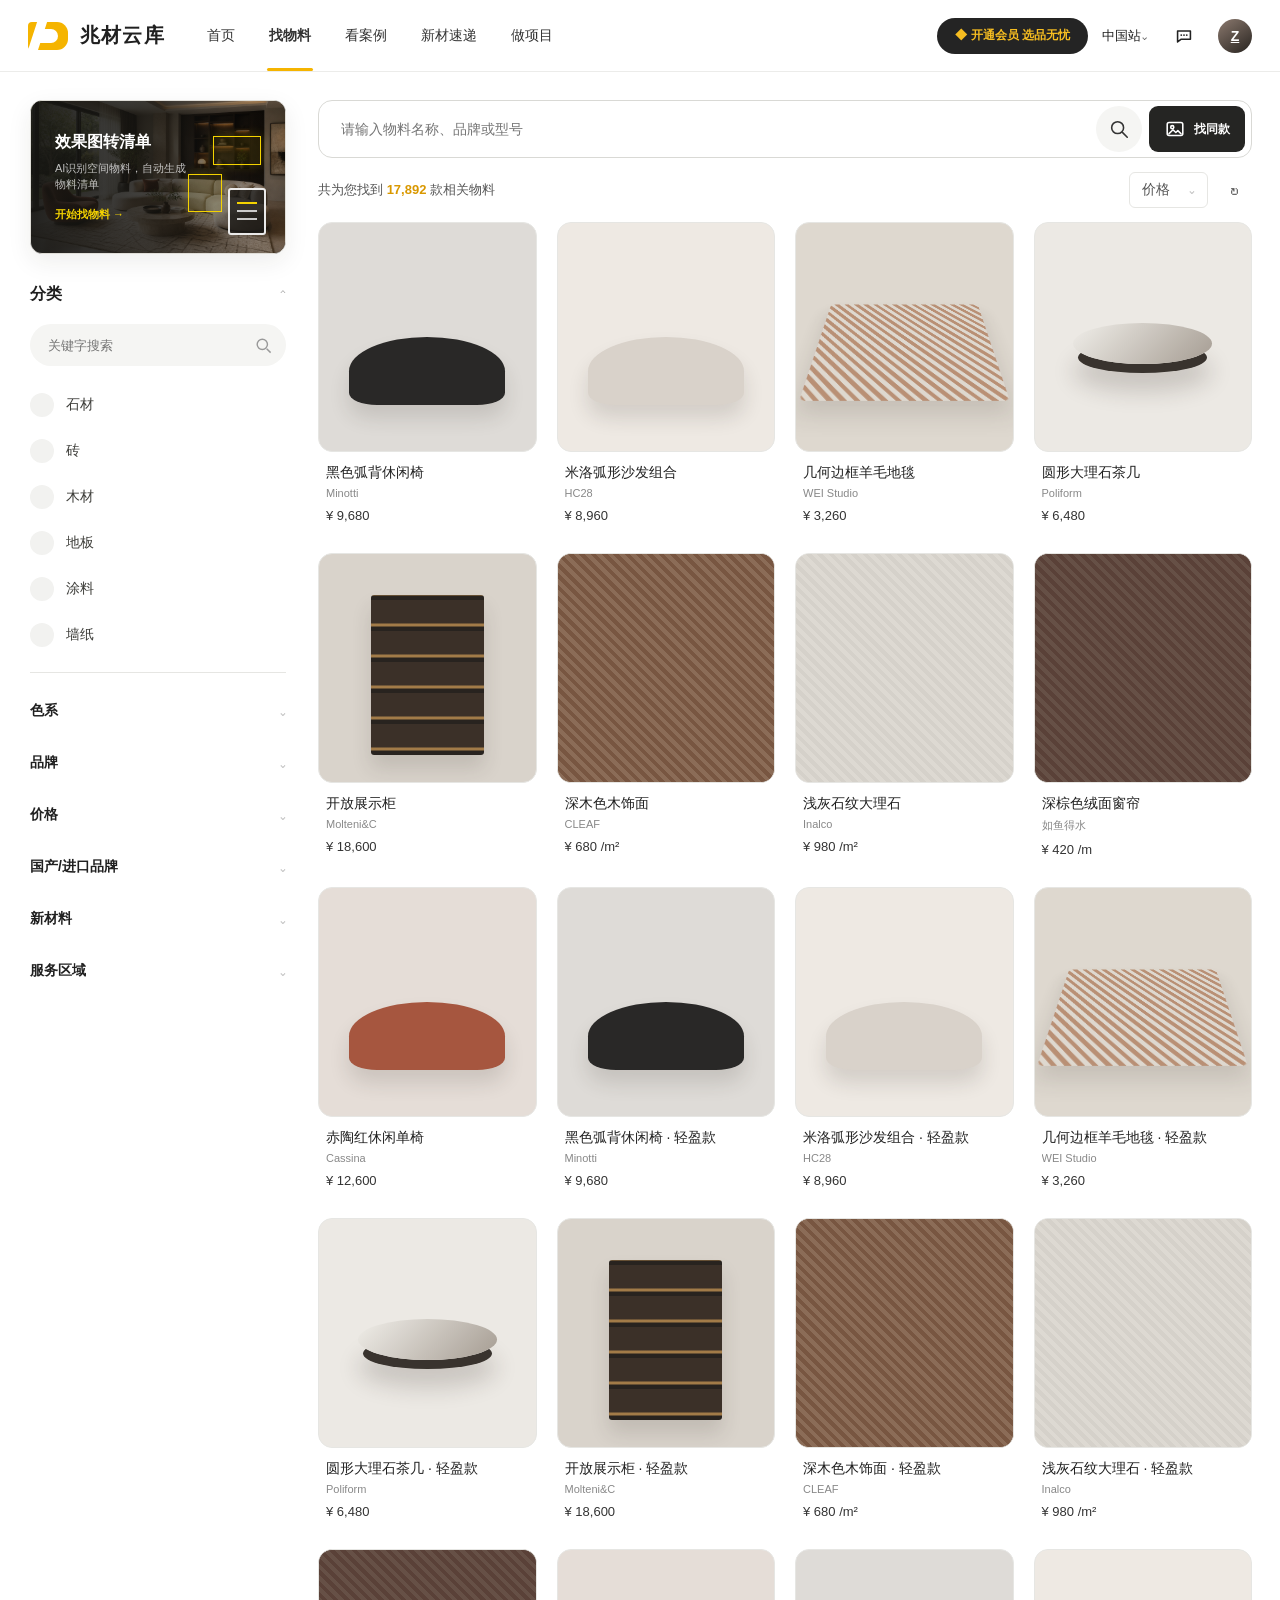
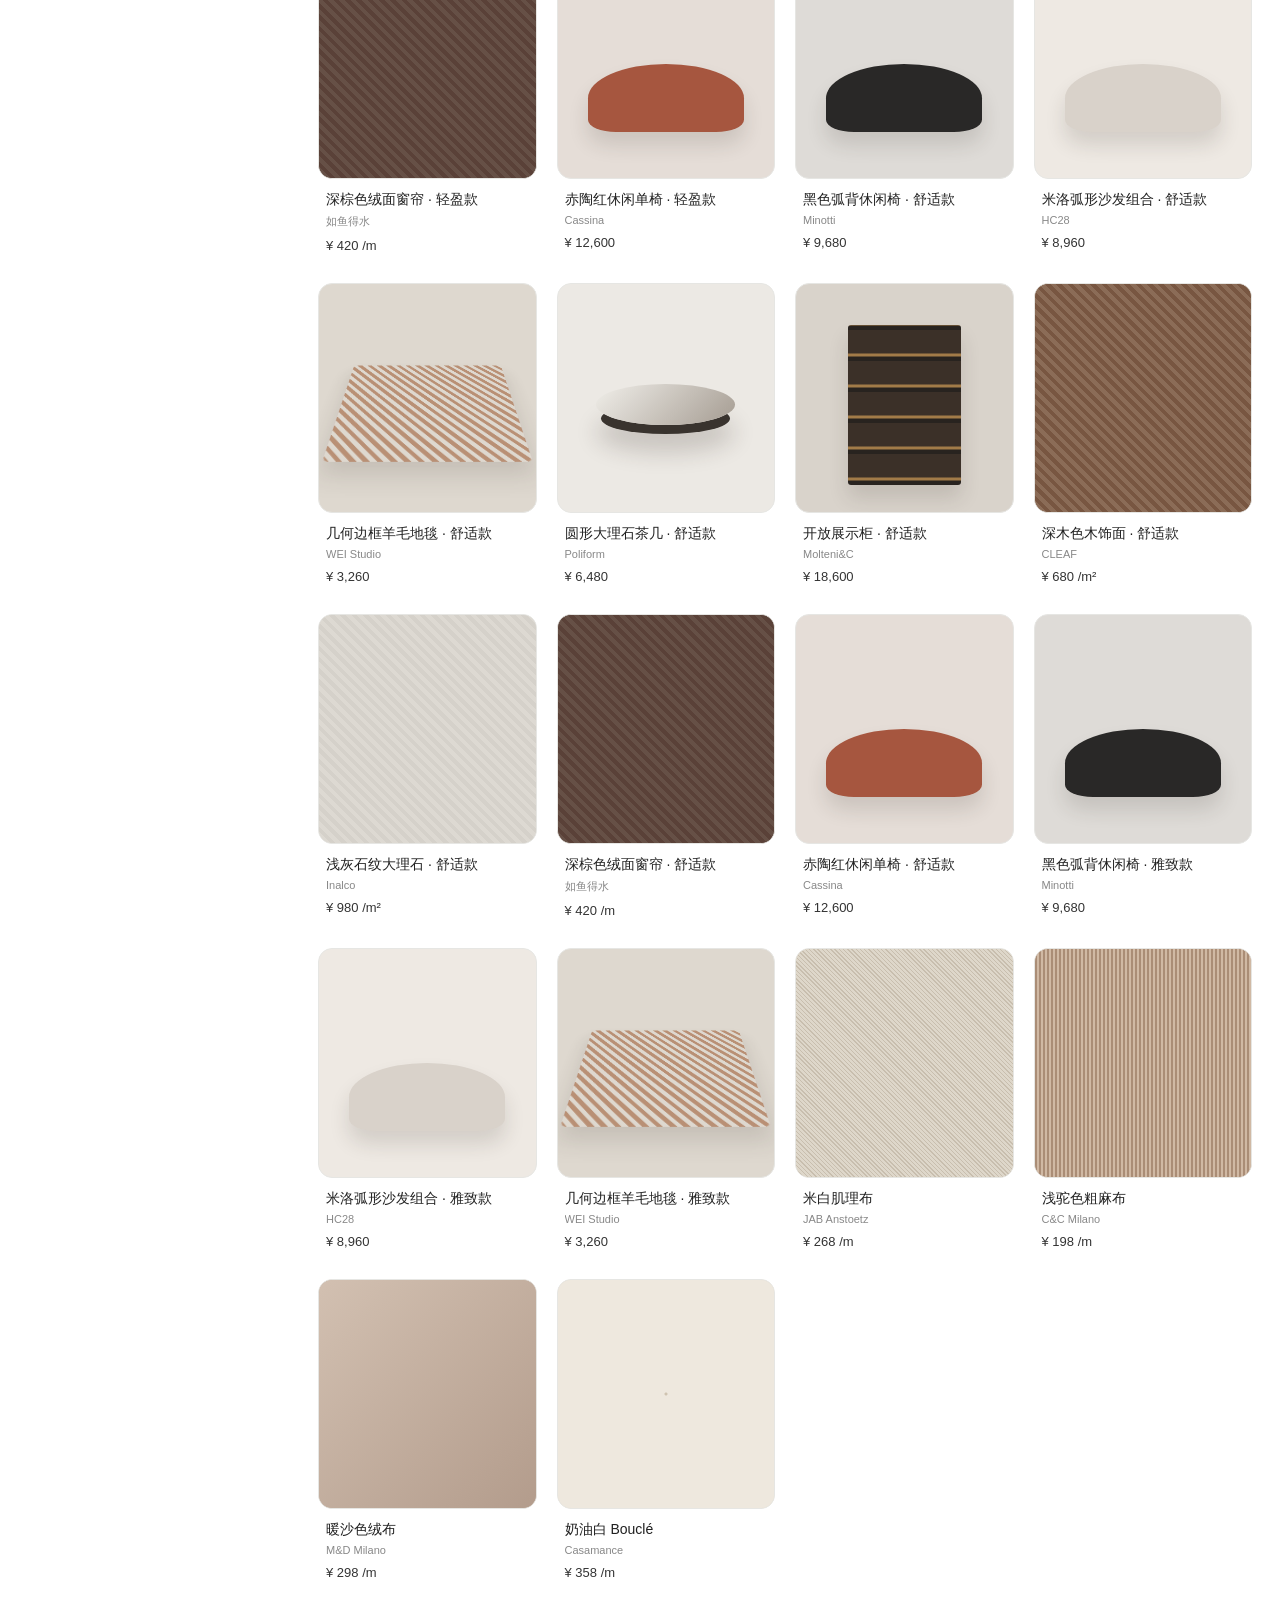
==== commit 491b1f19: "feat:update-chinese-image-search-copy" ====
--- a/image-material-search-v2/index.html
+++ b/image-material-search-v2/index.html
@@ -51,15 +51,15 @@
     <section class="landing-view" id="landingView" aria-labelledby="landingTitle">
       <div class="materials-shell">
         <aside class="material-sidebar" aria-label="物料分类筛选">
-          <button class="materials-list-entry" id="materialsListEntry" type="button" aria-label="进入空间图找物料">
+          <button class="materials-list-entry" id="materialsListEntry" type="button" aria-label="进入效果图转清单">
             <span class="materials-list-entry-image" aria-hidden="true">
               <i class="entry-detect-box entry-detect-box-a"></i>
               <i class="entry-detect-box entry-detect-box-b"></i>
               <i class="entry-list-sheet"></i>
             </span>
             <span class="materials-list-entry-copy">
-              <strong>空间图找物料</strong>
-              <small>识别空间中的物体，查找对应物料</small>
+              <strong>效果图转清单</strong>
+              <small>AI识别空间物料，自动生成物料清单</small>
               <b>开始找物料 <span aria-hidden="true">→</span></b>
             </span>
           </button>
@@ -87,9 +87,9 @@
             <button class="keyword-submit" type="submit" aria-label="搜索">
               <svg viewBox="0 0 24 24" aria-hidden="true"><circle cx="10.5" cy="10.5" r="6.5"/><path d="m16 16 5 5"/></svg>
             </button>
-            <button class="image-search-trigger" id="bannerUpload" type="button" aria-label="进入单品图找物料">
+            <button class="image-search-trigger" id="bannerUpload" type="button" aria-label="进入找同款">
               <svg viewBox="0 0 24 24" aria-hidden="true"><rect x="3.5" y="5" width="17" height="14" rx="2"/><circle cx="9" cy="10" r="1.7"/><path d="m5.5 17 4.3-4.2 3.1 3 2.2-2 3.4 3.2"/></svg>
-              <span>单品图找物料</span>
+              <span>找同款</span>
             </button>
           </form>
 
@@ -157,16 +157,16 @@
           <section class="results-column" aria-label="搜索结果">
             <section class="upload-guide" id="uploadGuide" aria-labelledby="uploadGuideTitle" hidden>
               <span class="guide-kicker" id="uploadGuideKicker">单品图找物料</span>
-              <h2 id="uploadGuideTitle">用一张单品图，查找同款与相似物料</h2>
-              <p id="uploadGuideDescription">适合家具、灯具、饰品等主体清晰的产品图片。</p>
+              <h2 id="uploadGuideTitle">一张图片，找到同款与相似物料</h2>
+              <p id="uploadGuideDescription">适用于家具、灯具、饰品、材料等单品图片。</p>
               <ol class="guide-steps" id="uploadGuideSteps"></ol>
               <p class="guide-result-note">上传后，搜索结果将在这里展示</p>
             </section>
             <div class="result-purpose-switch" id="resultPurposeSwitch" role="group" aria-label="图片搜索用途">
               <span>当前用途</span>
               <div>
-                <button id="purposeMaterials" type="button">空间图找物料</button>
-                <button id="purposeSimilar" type="button">单品图找物料</button>
+                <button id="purposeMaterials" type="button">效果图转清单</button>
+                <button id="purposeSimilar" type="button">找同款</button>
               </div>
             </div>
             <div class="object-meta-row">
@@ -280,7 +280,7 @@
 
   <div class="toast" id="toast" role="status" aria-live="polite"></div>
   <script src="exceljs.min.js?v=4.4.0"></script>
-  <script src="app.js?v=20260826-5"></script>
+  <script src="app.js?v=20260826-6"></script>
   <script src="export-materials.js?v=20260826-1"></script>
   <script src="notifications.js?v=20260826-4"></script>
   <script src="./result-pipeline.js?v=20260821-1"></script>
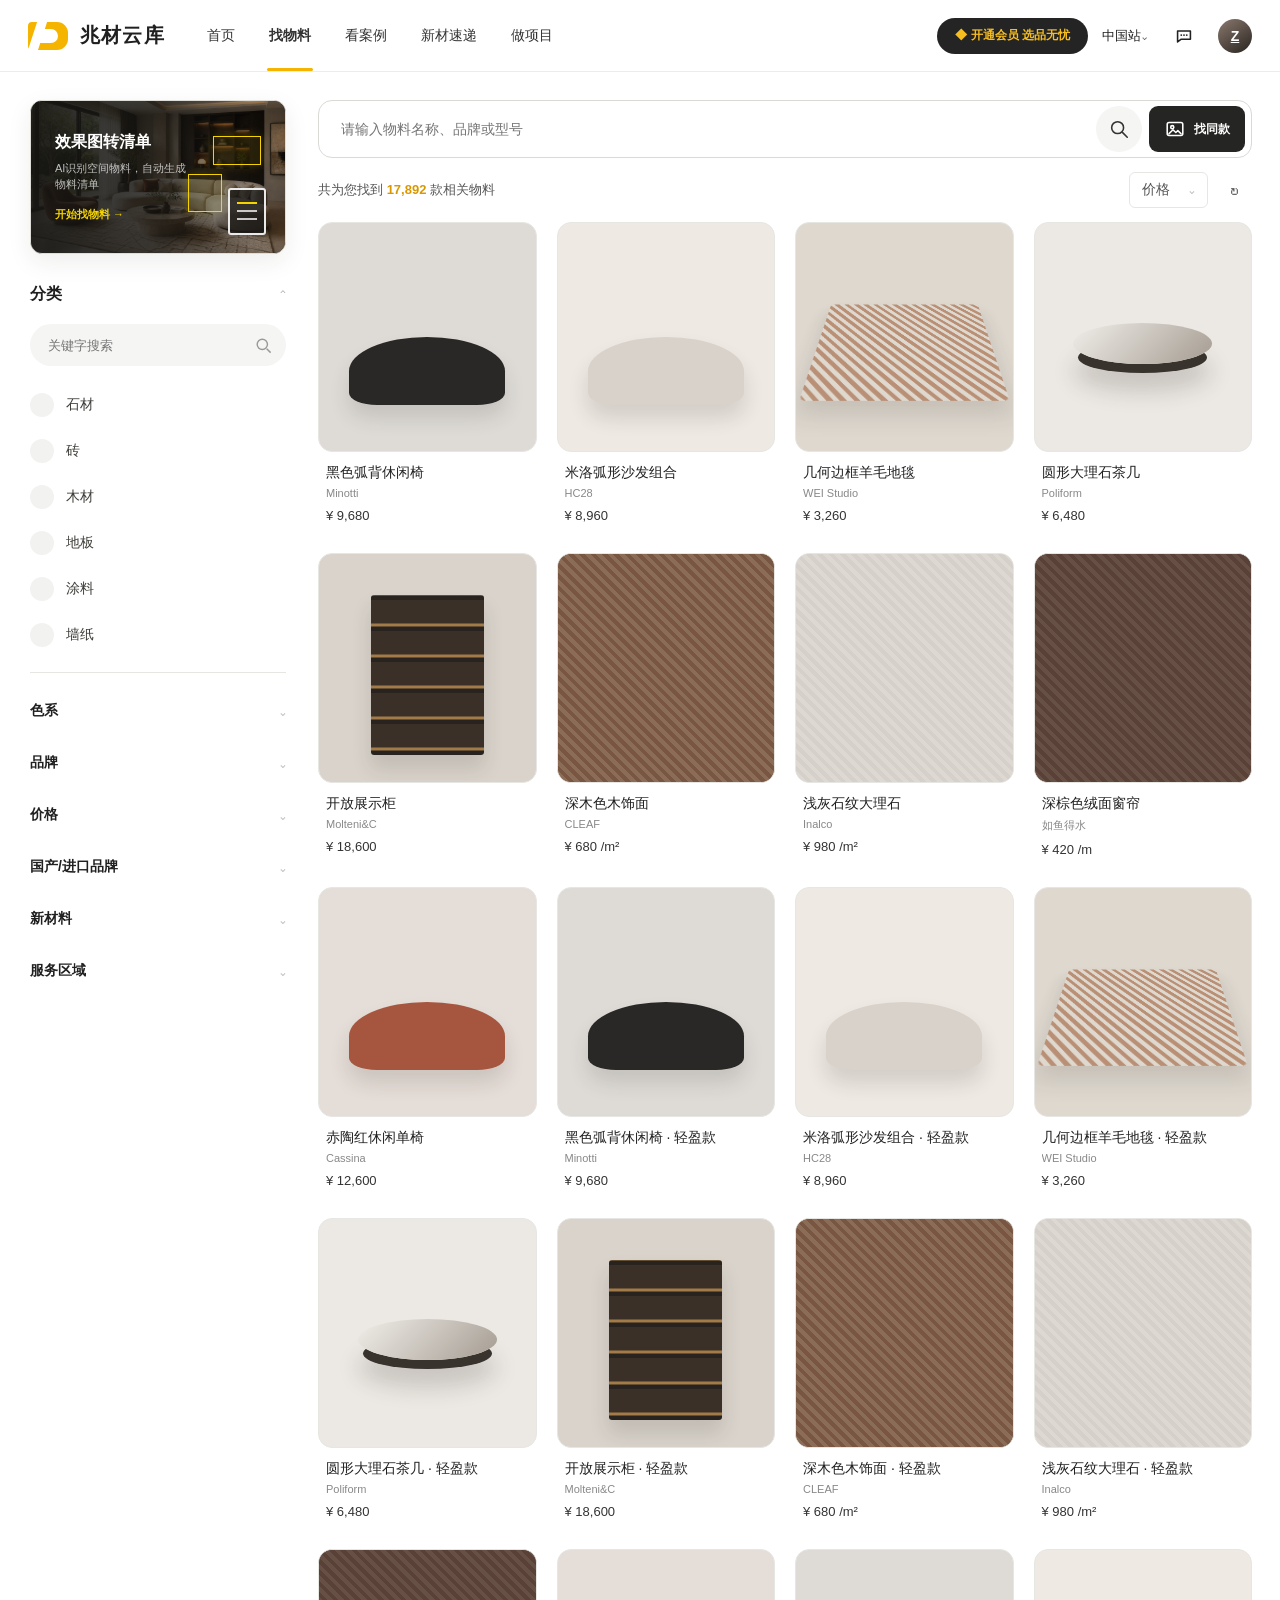
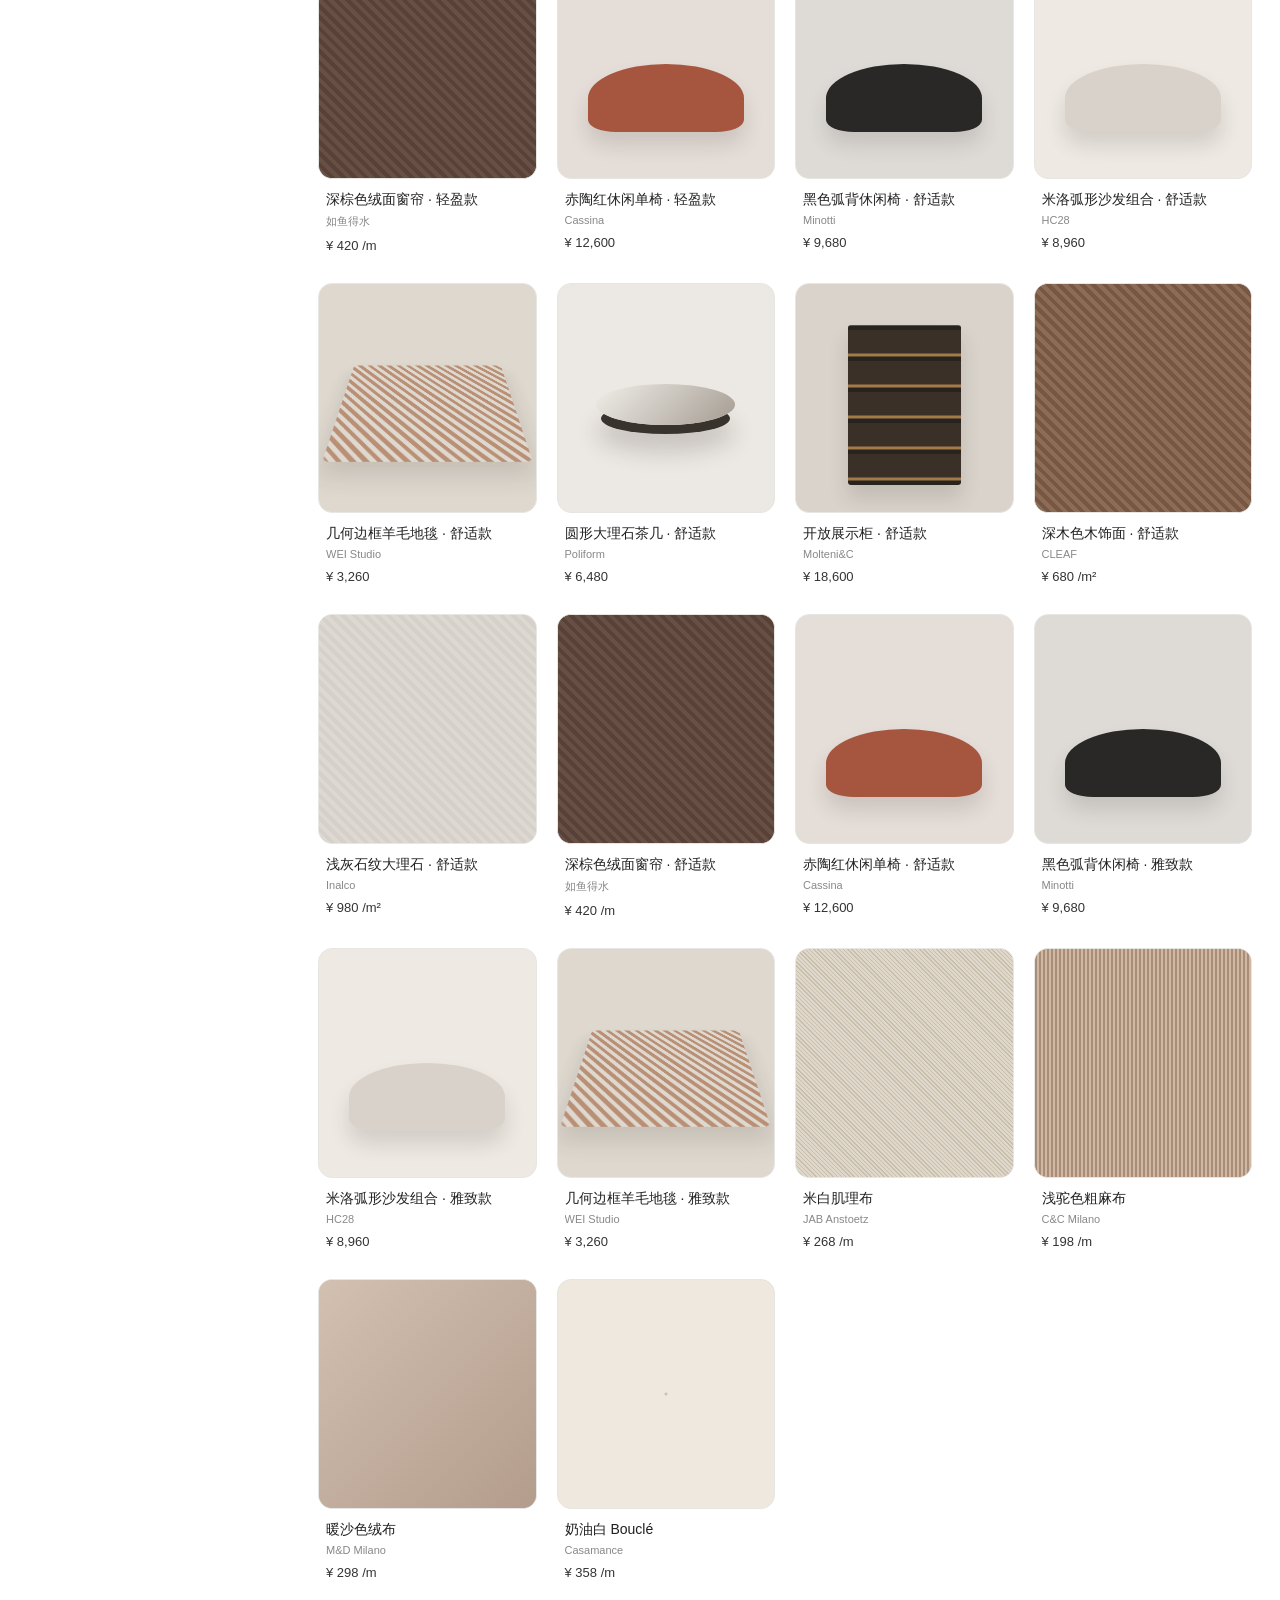
==== commit c0c864e9: "feat:add-notification-history-links" ====
--- a/image-material-search-v2/index.html
+++ b/image-material-search-v2/index.html
@@ -7,7 +7,7 @@
   <title>图片找物料 - 兆材云库 Demo</title>
   <link rel="stylesheet" href="styles.css?v=20260826-3" />
   <link rel="stylesheet" href="export-feedback.css?v=20260825-4" />
-  <link rel="stylesheet" href="notifications.css?v=20260826-1" />
+  <link rel="stylesheet" href="notifications.css?v=20260826-2" />
 </head>
 <body>
   <header class="site-header">
@@ -37,8 +37,16 @@
               <strong id="notificationTitle">通知</strong>
             </header>
             <div class="notification-list" id="notificationList" aria-live="polite"></div>
+            <nav class="notification-history-links" aria-label="通知历史入口">
+              <span>查看历史</span>
+              <div>
+                <a href="message-center.html">消息中心</a>
+                <i aria-hidden="true"></i>
+                <a href="download-center.html">下载中心</a>
+              </div>
+            </nav>
             <footer class="notification-demo-controls">
-              <label for="notificationDemoState"><span>通知演示</span><select id="notificationDemoState"><option value="actual">跟随实际状态</option><option value="mixed">混合通知</option><option value="success">生成成功</option><option value="failed">生成失败</option><option value="read">已读状态</option></select></label>
+              <label for="notificationDemoState"><span>通知演示</span><select id="notificationDemoState"><option value="actual">跟随实际状态</option><option value="empty">无通知</option><option value="mixed">混合通知</option><option value="success">生成成功</option><option value="failed">生成失败</option><option value="read">已读状态</option></select></label>
             </footer>
           </section>
         </div>
@@ -282,7 +290,7 @@
   <script src="exceljs.min.js?v=4.4.0"></script>
   <script src="app.js?v=20260826-6"></script>
   <script src="export-materials.js?v=20260826-1"></script>
-  <script src="notifications.js?v=20260826-4"></script>
+  <script src="notifications.js?v=20260826-5"></script>
   <script src="./result-pipeline.js?v=20260821-1"></script>
 </body>
 </html>
--- a/image-material-search-v2/notifications.css
+++ b/image-material-search-v2/notifications.css
@@ -16,6 +16,7 @@
 
 .notification-trigger:focus-visible,
 .notification-action:focus-visible,
+.notification-history-links a:focus-visible,
 .notification-panel select:focus-visible {
   outline: 2px solid oklch(0.55 0.18 255);
   outline-offset: 2px;
@@ -207,6 +208,45 @@
   font-size: 10px;
 }
 
+.notification-history-links {
+  min-height: 42px;
+  padding: 0 16px;
+  border-top: 1px solid oklch(0.92 0.006 90);
+  display: flex;
+  align-items: center;
+  justify-content: space-between;
+  gap: 16px;
+}
+
+.notification-history-links > span {
+  color: oklch(0.62 0.008 90);
+  font-size: 10px;
+}
+
+.notification-history-links > div {
+  display: flex;
+  align-items: center;
+  gap: 10px;
+}
+
+.notification-history-links a {
+  color: oklch(0.48 0.14 255);
+  font-size: 11px;
+  font-weight: 550;
+}
+
+.notification-history-links a:hover {
+  color: oklch(0.4 0.17 255);
+  text-decoration: underline;
+  text-underline-offset: 3px;
+}
+
+.notification-history-links i {
+  width: 1px;
+  height: 11px;
+  background: oklch(0.88 0.006 90);
+}
+
 .notification-panel > footer.notification-demo-controls {
   min-height: 48px;
   padding: 8px 14px;
